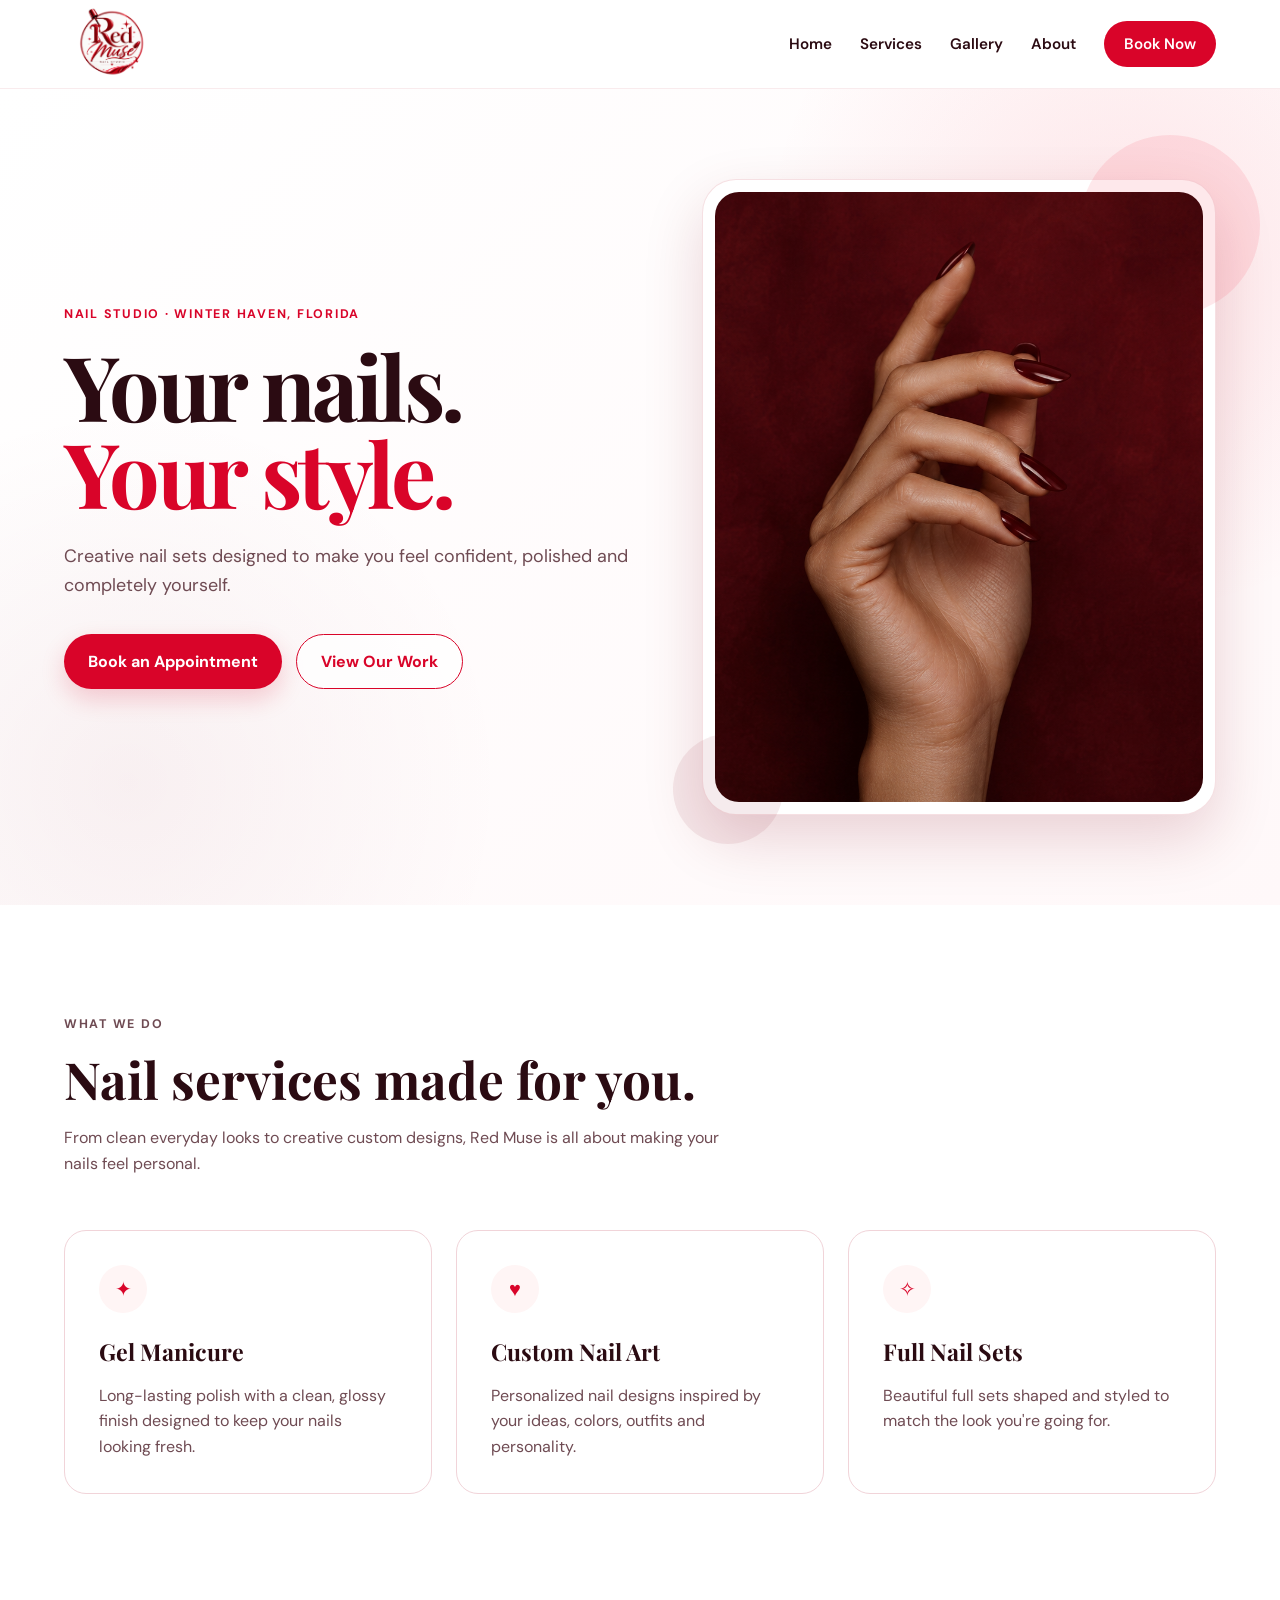
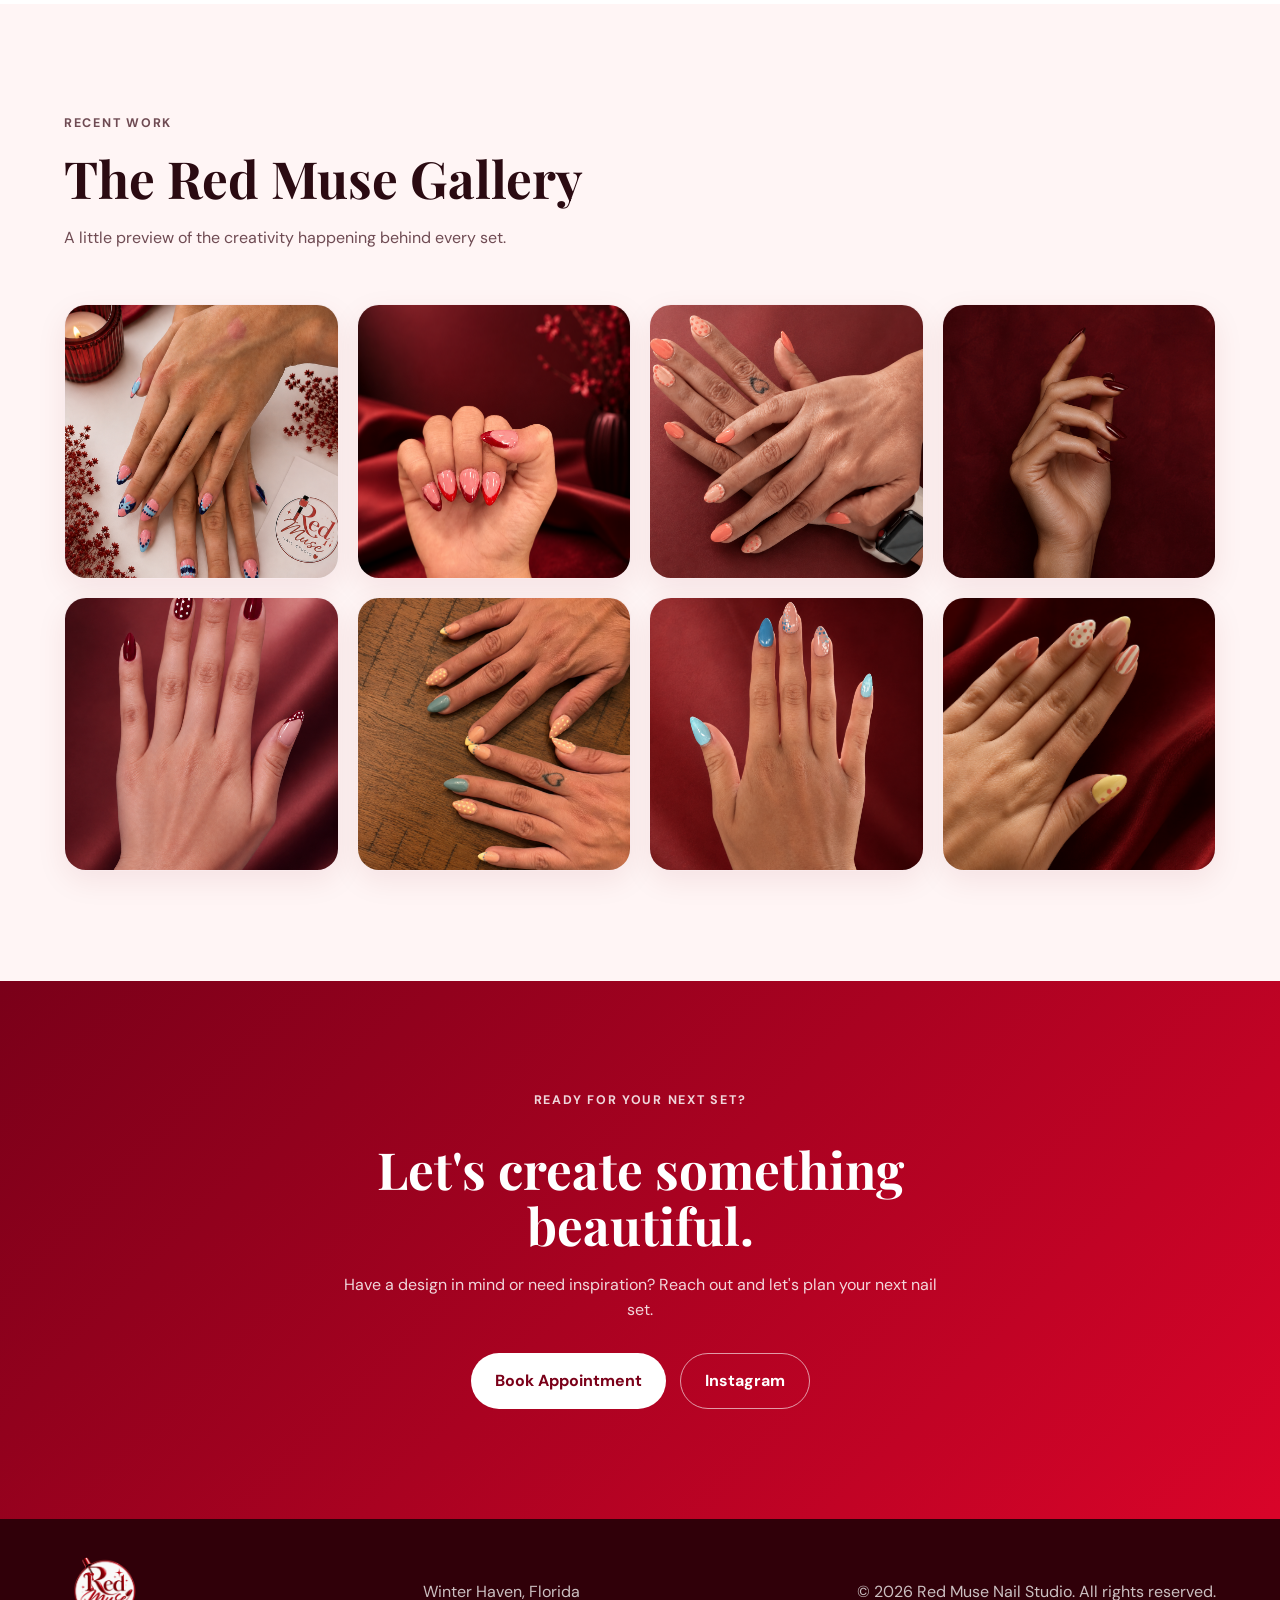
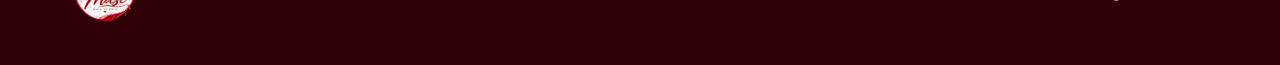
==== index.html @ bf96297d "Initial Red Muse Nail Studio website" ====
<!DOCTYPE html>
<html lang="en">

<head>
  <meta charset="UTF-8">

  <meta
    name="viewport"
    content="width=device-width, initial-scale=1.0"
  >

  <meta
    name="description"
    content="Red Muse Nail Studio offers beautiful, creative nail services in Winter Haven, Florida."
  >

  <title>Red Muse Nail Studio | Winter Haven, FL</title>


  <!-- ========================================
       GOOGLE FONTS
  ========================================= -->

  <link rel="preconnect" href="https://fonts.googleapis.com">

  <link
    rel="preconnect"
    href="https://fonts.gstatic.com"
    crossorigin
  >

  <link
    href="https://fonts.googleapis.com/css2?family=DM+Sans:wght@400;500;600;700&family=Playfair+Display:wght@600;700&display=swap"
    rel="stylesheet"
  >


  <!-- ========================================
       MAIN CSS
  ========================================= -->

  <link
    rel="stylesheet"
    href="style.css"
  >

</head>


<body>


  <!-- ========================================
       HEADER
  ========================================= -->

  <header class="header">

    <div class="container header__container">


      <!-- Logo -->

      <a
        href="#home"
        class="header__brand"
        aria-label="Red Muse Nail Studio Home"
      >

        <img
          src="img/red-muse-logo.png"
          alt="Red Muse Nail Studio"
          class="header__logo"
        >

      </a>


      <!-- Mobile Menu Button -->

      <button
        class="nav-toggle"
        id="nav-toggle"
        aria-label="Open navigation menu"
        aria-expanded="false"
        aria-controls="nav-menu"
      >

        <span></span>
        <span></span>
        <span></span>

      </button>


      <!-- Navigation -->

      <nav
        class="nav"
        id="nav-menu"
      >

        <a href="#home">
          Home
        </a>

        <a href="#services">
          Services
        </a>

        <a href="#gallery">
          Gallery
        </a>

        <a href="about.html">About</a>

        <a
          href="#contact"
          class="nav__button"
        >
          Book Now
        </a>

      </nav>


    </div>

  </header>



  <!-- ========================================
       MAIN
  ========================================= -->

  <main>



    <!-- ========================================
         HERO
    ========================================= -->

    <section
      class="hero"
      id="home"
    >

      <div class="container hero__container">


        <!-- Hero Content -->

        <div class="hero__content">

          <p class="eyebrow">
            Nail Studio · Winter Haven, Florida
          </p>


          <h1>
            Your nails.
            <span>
              Your style.
            </span>
          </h1>


          <p class="hero__description">
            Creative nail sets designed to make you feel confident,
            polished and completely yourself.
          </p>


          <div class="hero__actions">

            <a
              href="#contact"
              class="btn btn--primary"
            >
              Book an Appointment
            </a>


            <a
              href="#gallery"
              class="btn btn--secondary"
            >
              View Our Work
            </a>

          </div>

        </div>



        <!-- Hero Image -->

        <div class="hero__visual">

          <div class="hero__image-card">

            <img
              src="img/unas4.png"
              alt="Featured custom nail design by Red Muse Nail Studio"
              class="hero__image"
            >


            <!-- Decorative Accents -->

            <div
              class="hero__accent hero__accent--one"
              aria-hidden="true"
            ></div>

            <div
              class="hero__accent hero__accent--two"
              aria-hidden="true"
            ></div>

          </div>

        </div>


      </div>

    </section>



    <!-- ========================================
         SERVICES
    ========================================= -->

    <section
      class="section services"
      id="services"
    >

      <div class="container">


        <div class="section-heading">

          <p class="eyebrow">
            What We Do
          </p>


          <h2>
            Nail services made for you.
          </h2>


          <p>
            From clean everyday looks to creative custom designs,
            Red Muse is all about making your nails feel personal.
          </p>

        </div>



        <div class="services__grid">


          <!-- Service 01 -->

          <article class="service-card">

            <div class="service-card__icon">
              ✦
            </div>

            <h3>
              Gel Manicure
            </h3>

            <p>
              Long-lasting polish with a clean, glossy finish
              designed to keep your nails looking fresh.
            </p>

          </article>



          <!-- Service 02 -->

          <article class="service-card">

            <div class="service-card__icon">
              ♥
            </div>

            <h3>
              Custom Nail Art
            </h3>

            <p>
              Personalized nail designs inspired by your ideas,
              colors, outfits and personality.
            </p>

          </article>



          <!-- Service 03 -->

          <article class="service-card">

            <div class="service-card__icon">
              ✧
            </div>

            <h3>
              Full Nail Sets
            </h3>

            <p>
              Beautiful full sets shaped and styled to match
              the look you're going for.
            </p>

          </article>


        </div>

      </div>

    </section>



    <!-- ========================================
         GALLERY
    ========================================= -->

    <section
      class="section gallery"
      id="gallery"
    >

      <div class="container">


        <div class="section-heading">

          <p class="eyebrow">
            Recent Work
          </p>


          <h2>
            The Red Muse Gallery
          </h2>


          <p>
            A little preview of the creativity happening
            behind every set.
          </p>

        </div>



        <div class="gallery__grid">


          <!-- Gallery Image 01 -->

          <div class="gallery-card">

            <img
              src="img/unas1.png"
              alt="Custom nail design by Red Muse Nail Studio"
              loading="lazy"
            >

          </div>



          <!-- Gallery Image 02 -->

          <div class="gallery-card">

            <img
              src="img/unas2.png"
              alt="Custom nail design by Red Muse Nail Studio"
              loading="lazy"
            >

          </div>



          <!-- Gallery Image 03 -->

          <div class="gallery-card">

            <img
              src="img/unas3.png"
              alt="Custom nail design by Red Muse Nail Studio"
              loading="lazy"
            >

          </div>



          <!-- Gallery Image 04 -->

          <div class="gallery-card">

            <img
              src="img/unas4.png"
              alt="Custom nail design by Red Muse Nail Studio"
              loading="lazy"
            >

          </div>



          <!-- Gallery Image 05 -->

          <div class="gallery-card">

            <img
              src="img/unas5.png"
              alt="Custom nail design by Red Muse Nail Studio"
              loading="lazy"
            >

          </div>



          <!-- Gallery Image 06 -->

          <div class="gallery-card">

            <img
              src="img/unas6.png"
              alt="Custom nail design by Red Muse Nail Studio"
              loading="lazy"
            >

          </div>



          <!-- Gallery Image 07 -->

          <div class="gallery-card">

            <img
              src="img/unas7.png"
              alt="Custom nail design by Red Muse Nail Studio"
              loading="lazy"
            >

          </div>



          <!-- Gallery Image 08 -->

          <div class="gallery-card">

            <img
              src="img/unas8.png"
              alt="Custom nail design by Red Muse Nail Studio"
              loading="lazy"
            >

          </div>


        </div>

      </div>

    </section>







    <!-- ========================================
         CONTACT / CTA
    ========================================= -->

    <section
      class="contact"
      id="contact"
    >

      <div class="container contact__container">


        <p class="eyebrow eyebrow--light">
          Ready For Your Next Set?
        </p>


        <h2>
          Let's create something beautiful.
        </h2>


        <p>
          Have a design in mind or need inspiration?
          Reach out and let's plan your next nail set.
        </p>



        <div class="contact__actions">


          <a
            href="#"
            class="btn btn--light"
          >
            Book Appointment
          </a>


          <a
            href="#"
            class="btn btn--outline-light"
          >
            Instagram
          </a>


        </div>


      </div>

    </section>


  </main>



  <!-- ========================================
       FOOTER
  ========================================= -->

  <footer class="footer">

    <div class="container footer__container">


      <!-- Footer Logo -->

      <div class="footer__brand">

        <a
          href="#home"
          aria-label="Back to Red Muse home"
        >

          <img
            src="img/red-muse-logo.png"
            alt="Red Muse Nail Studio"
            class="footer__logo"
          >

        </a>

      </div>



      <!-- Location -->

      <p>
        Winter Haven, Florida
      </p>



      <!-- Copyright -->

      <p>
        ©
        <span id="current-year"></span>
        Red Muse Nail Studio.
        All rights reserved.
      </p>


    </div>

  </footer>



  <!-- ========================================
       JAVASCRIPT
  ========================================= -->

  <script src="script.js"></script>


</body>

</html>
---- style.css ----
/* ========================================
   ROOT
========================================= */

:root {
  --white: #ffffff;
  --soft-white: #fff5f5;

  --red-light: #ef233c;
  --red: #d90429;
  --red-medium: #b3001b;
  --red-dark: #7a0019;

  --text-dark: #2b0b12;
  --text-medium: #6f4b53;

  --border: #f1d4d9;

  --shadow-soft:
    0 10px 30px rgba(122, 0, 25, 0.08);

  --shadow:
    0 20px 50px rgba(122, 0, 25, 0.12);

  --shadow-strong:
    0 24px 60px rgba(122, 0, 25, 0.16);

  --radius-small: 12px;
  --radius-medium: 22px;
  --radius-large: 32px;

  --container: 1180px;
}


/* ========================================
   RESET
========================================= */

* {
  margin: 0;
  padding: 0;
  box-sizing: border-box;
}


html {
  scroll-behavior: smooth;
}


body {
  font-family: "DM Sans", sans-serif;

  background: var(--white);
  color: var(--text-dark);

  line-height: 1.6;

  overflow-x: hidden;
}


img {
  max-width: 100%;
  display: block;
}


a {
  color: inherit;
  text-decoration: none;
}


button,
input,
textarea {
  font: inherit;
}


button {
  color: inherit;
}


.container {
  width: min(90%, var(--container));
  margin-inline: auto;
}


/* ========================================
   HEADER
========================================= */

.header {
  position: sticky;
  top: 0;

  z-index: 1000;

  background:
    rgba(255, 255, 255, 0.96);

  backdrop-filter: blur(14px);

  border-bottom:
    1px solid rgba(179, 0, 27, 0.08);
}


.header__container {
  min-height: 88px;

  display: flex;
  align-items: center;
  justify-content: space-between;

  gap: 30px;
}


.header__brand {
  display: flex;
  align-items: center;

  flex-shrink: 0;
}


.header__logo {
  width: 96px;
  height: 72px;

  object-fit: contain;
}


/* ========================================
   NAVIGATION
========================================= */

.nav {
  display: flex;
  align-items: center;

  gap: 28px;
}


.nav a {
  position: relative;

  font-weight: 600;
  font-size: 0.95rem;

  transition:
    color 0.25s ease,
    background 0.25s ease,
    transform 0.25s ease;
}


.nav a:not(.nav__button)::after {
  content: "";

  position: absolute;

  left: 0;
  bottom: -6px;

  width: 0;
  height: 2px;

  background: var(--red);

  transition: width 0.25s ease;
}


.nav a:not(.nav__button):hover {
  color: var(--red);
}


.nav a:not(.nav__button):hover::after {
  width: 100%;
}


.nav__button {
  background: var(--red);
  color: var(--white) !important;

  padding: 11px 20px;

  border-radius: 999px;
}


.nav__button:hover {
  background: var(--red-dark);

  transform: translateY(-1px);
}


/* ========================================
   MOBILE MENU BUTTON
========================================= */

.nav-toggle {
  display: none;

  width: 42px;
  height: 42px;

  border: 0;

  background: transparent;

  cursor: pointer;

  padding: 8px;
}


.nav-toggle span {
  display: block;

  width: 26px;
  height: 2px;

  background: var(--red-dark);

  margin: 6px auto;

  transition:
    transform 0.3s ease,
    opacity 0.3s ease;
}


/* ========================================
   HERO
========================================= */

.hero {
  position: relative;

  min-height: calc(100vh - 88px);

  display: flex;
  align-items: center;

  overflow: hidden;

  background:
    radial-gradient(
      circle at 88% 20%,
      rgba(239, 35, 60, 0.10),
      transparent 28%
    ),
    radial-gradient(
      circle at 10% 85%,
      rgba(122, 0, 25, 0.05),
      transparent 28%
    ),
    linear-gradient(
      135deg,
      #ffffff 0%,
      #fff8f9 100%
    );
}


.hero__container {
  display: grid;

  grid-template-columns:
    1.05fr 0.95fr;

  align-items: center;

  gap: 70px;

  padding-block: 90px;
}


.hero__content {
  position: relative;

  z-index: 2;
}


.eyebrow {
  color: var(--red);

  text-transform: uppercase;

  font-weight: 700;

  letter-spacing: 0.14em;

  font-size: 0.78rem;

  margin-bottom: 16px;
}


.hero h1 {
  font-family:
    "Playfair Display",
    serif;

  font-size:
    clamp(3.2rem, 7vw, 6.2rem);

  line-height: 0.98;

  letter-spacing: -0.04em;

  margin-bottom: 26px;
}


.hero h1 span {
  display: block;

  color: var(--red);
}


.hero__description {
  max-width: 580px;

  color: var(--text-medium);

  font-size: 1.12rem;

  margin-bottom: 34px;
}


.hero__actions {
  display: flex;
  flex-wrap: wrap;

  gap: 14px;
}


/* ========================================
   BUTTONS
========================================= */

.btn {
  display: inline-flex;

  align-items: center;
  justify-content: center;

  min-height: 50px;

  padding: 14px 24px;

  border-radius: 999px;

  font-weight: 700;

  transition:
    transform 0.25s ease,
    background 0.25s ease,
    color 0.25s ease,
    border-color 0.25s ease,
    box-shadow 0.25s ease;
}


.btn:hover {
  transform: translateY(-2px);
}


.btn--primary {
  background: var(--red);

  color: var(--white);

  box-shadow:
    0 10px 25px rgba(217, 4, 41, 0.18);
}


.btn--primary:hover {
  background: var(--red-dark);

  box-shadow:
    0 14px 30px rgba(122, 0, 25, 0.22);
}


.btn--secondary {
  border:
    1px solid var(--red);

  color: var(--red);

  background:
    rgba(255, 255, 255, 0.75);
}


.btn--secondary:hover {
  background: var(--soft-white);
}


/* ========================================
   HERO IMAGE
========================================= */

.hero__visual {
  position: relative;

  display: flex;
  justify-content: center;
  align-items: center;

  min-width: 0;
}


.hero__image-card {
  position: relative;

  width: min(100%, 520px);

  padding: 12px;

  background: var(--white);

  border:
    1px solid rgba(179, 0, 27, 0.12);

  border-radius: 34px;

  box-shadow: var(--shadow-strong);

  isolation: isolate;
}


.hero__image {
  width: 100%;

  aspect-ratio: 4 / 5;

  object-fit: cover;

  object-position: center;

  display: block;

  border-radius: 24px;
}


/* Decorative circles */

.hero__accent {
  position: absolute;

  border-radius: 50%;

  z-index: -1;
}


.hero__accent--one {
  width: 180px;
  height: 180px;

  background:
    rgba(239, 35, 60, 0.10);

  top: -45px;
  right: -45px;
}


.hero__accent--two {
  width: 110px;
  height: 110px;

  background:
    rgba(122, 0, 25, 0.08);

  bottom: -30px;
  left: -30px;
}


/* ========================================
   GLOBAL SECTION
========================================= */

.section {
  padding-block: 110px;
}


.section-heading {
  max-width: 660px;

  margin-bottom: 54px;
}


.section-heading h2,
.about h2,
.contact h2 {
  font-family:
    "Playfair Display",
    serif;

  font-size:
    clamp(2.2rem, 4vw, 3.5rem);

  line-height: 1.1;

  margin-bottom: 18px;
}


.section-heading p {
  color: var(--text-medium);
}


/* ========================================
   SERVICES
========================================= */

.services {
  background: var(--white);
}


.services__grid {
  display: grid;

  grid-template-columns:
    repeat(3, 1fr);

  gap: 24px;
}


.service-card {
  padding: 34px;

  border:
    1px solid var(--border);

  border-radius:
    var(--radius-medium);

  background:
    var(--white);

  transition:
    transform 0.25s ease,
    box-shadow 0.25s ease,
    border-color 0.25s ease;
}


.service-card:hover {
  transform:
    translateY(-7px);

  box-shadow:
    var(--shadow);

  border-color:
    rgba(217, 4, 41, 0.18);
}


.service-card__icon {
  width: 48px;
  height: 48px;

  display: grid;
  place-items: center;

  background:
    var(--soft-white);

  color:
    var(--red);

  border-radius:
    50%;

  font-size:
    1.25rem;

  margin-bottom:
    20px;
}


.service-card h3 {
  font-family:
    "Playfair Display",
    serif;

  font-size:
    1.45rem;

  margin-bottom:
    12px;
}


.service-card p {
  color:
    var(--text-medium);
}


/* ========================================
   GALLERY
========================================= */

.gallery {
  background:
    var(--soft-white);
}


.gallery__grid {
  display: grid;

  grid-template-columns:
    repeat(4, 1fr);

  gap: 18px;
}


.gallery-card {
  position: relative;

  aspect-ratio: 1 / 1;

  overflow: hidden;

  border-radius:
    var(--radius-medium);

  background:
    var(--white);

  border:
    1px solid rgba(179, 0, 27, 0.08);

  box-shadow:
    var(--shadow-soft);

  transition:
    transform 0.3s ease,
    box-shadow 0.3s ease;
}


.gallery-card img {
  width: 100%;
  height: 100%;

  display: block;

  object-fit: cover;

  object-position: center;

  transition:
    transform 0.4s ease;
}


.gallery-card:hover {
  transform:
    translateY(-5px);

  box-shadow:
    0 16px 35px rgba(122, 0, 25, 0.15);
}


.gallery-card:hover img {
  transform:
    scale(1.05);
}


/* ========================================
   ABOUT
========================================= */

.about {
  background: var(--white);
}


.about__container {
  display: grid;

  grid-template-columns:
    0.9fr 1.1fr;

  align-items: center;

  gap: 70px;
}


.about__photo {
  min-width: 0;
}


.about__photo-placeholder {
  aspect-ratio:
    4 / 5;

  background:
    linear-gradient(
      145deg,
      #f8d8dd,
      #ffffff
    );

  border-radius:
    var(--radius-large);

  display: flex;

  align-items: center;
  justify-content: center;

  color:
    var(--red-dark);

  font-weight:
    700;

  box-shadow:
    var(--shadow);

  border:
    1px solid rgba(179, 0, 27, 0.10);
}


.about__content p {
  color:
    var(--text-medium);

  margin-bottom:
    16px;
}


.about__location {
  color:
    var(--red-dark) !important;

  font-weight:
    700;
}

/* ========================================
   ABOUT ARTIST IMAGE
========================================= */

.about__photo {
  position: relative;

  display: flex;
  justify-content: center;
  align-items: center;

  min-width: 0;
}


.about__image-card {
  position: relative;

  width: min(100%, 460px);

  padding: 10px;

  background: var(--white);

  border:
    1px solid rgba(179, 0, 27, 0.12);

  border-radius:
    42% 42% 28px 28px;

  box-shadow:
    0 24px 55px rgba(122, 0, 25, 0.14);

  isolation: isolate;
}


.about__image {
  width: 100%;

  aspect-ratio: 4 / 5;

  display: block;

  object-fit: cover;
  object-position: center;

  border-radius:
    40% 40% 20px 20px;
}


/* Decorative Red Muse accents */

.about__image-accent {
  position: absolute;

  border-radius: 50%;

  z-index: -1;
}


.about__image-accent--one {
  width: 150px;
  height: 150px;

  background:
    rgba(239, 35, 60, 0.10);

  top: -30px;
  left: -35px;
}


.about__image-accent--two {
  width: 95px;
  height: 95px;

  background:
    rgba(122, 0, 25, 0.09);

  bottom: -24px;
  right: -22px;
}

@media (max-width: 560px) {

  .about__image-card {
    width: 100%;

    padding: 8px;

    border-radius:
      38% 38% 22px 22px;
  }


  .about__image {
    aspect-ratio: 4 / 5;

    border-radius:
      36% 36% 16px 16px;
  }


  .about__image-accent--one {
    width: 105px;
    height: 105px;

    top: -18px;
    left: -15px;
  }


  .about__image-accent--two {
    width: 70px;
    height: 70px;

    bottom: -15px;
    right: -10px;
  }

}

/* ========================================
   CONTACT
========================================= */

.contact {
  padding-block:
    110px;

  background:
    linear-gradient(
      135deg,
      var(--red-dark),
      var(--red)
    );

  color:
    var(--white);

  text-align:
    center;
}


.contact__container {
  max-width:
    760px;
}


.eyebrow--light {
  color:
    #ffcbd3;
}


.contact p {
  max-width:
    600px;

  margin:
    0 auto 30px;

  color:
    rgba(255, 255, 255, 0.84);
}


.contact__actions {
  display:
    flex;

  justify-content:
    center;

  flex-wrap:
    wrap;

  gap:
    14px;
}


.btn--light {
  background:
    var(--white);

  color:
    var(--red-dark);
}


.btn--light:hover {
  background:
    var(--soft-white);
}


.btn--outline-light {
  border:
    1px solid rgba(255, 255, 255, 0.6);

  color:
    var(--white);
}


.btn--outline-light:hover {
  background:
    rgba(255, 255, 255, 0.10);

  border-color:
    var(--white);
}


/* ========================================
   FOOTER
========================================= */

.footer {
  padding-block:
    38px;

  background:
    #300009;

  color:
    rgba(255, 255, 255, 0.75);
}


.footer__container {
  display:
    flex;

  align-items:
    center;

  justify-content:
    space-between;

  gap:
    30px;
}


.footer__brand {
  flex-shrink: 0;
}


.footer__logo {
  width:
    82px;

  height:
    70px;

  object-fit:
    contain;
}


/* ========================================
   TABLET
========================================= */

@media (max-width: 1000px) {

  .hero__container {
    gap: 45px;
  }


  .gallery__grid {
    grid-template-columns:
      repeat(2, 1fr);
  }

}


/* ========================================
   MOBILE / TABLET NAV
========================================= */

@media (max-width: 900px) {

  .header__container {
    min-height: 76px;
  }


  .header__logo {
    width: 82px;
    height: 62px;
  }


  .nav-toggle {
    display: block;

    position: relative;

    z-index: 1002;
  }


  .nav {
    position: absolute;

    top: 76px;
    left: 0;

    width: 100%;

    padding:
      28px 5% 32px;

    background:
      rgba(255, 255, 255, 0.99);

    flex-direction:
      column;

    align-items:
      stretch;

    gap: 0;

    border-bottom:
      1px solid var(--border);

    box-shadow:
      0 16px 30px rgba(122, 0, 25, 0.08);

    transform:
      translateY(-120%);

    opacity: 0;

    visibility: hidden;

    pointer-events: none;

    transition:
      transform 0.3s ease,
      opacity 0.3s ease,
      visibility 0.3s ease;
  }


  .nav.active {
    transform:
      translateY(0);

    opacity: 1;

    visibility: visible;

    pointer-events: auto;
  }


  .nav a {
    width: 100%;

    padding:
      14px 4px;

    border-bottom:
      1px solid rgba(179, 0, 27, 0.07);
  }


  .nav a:not(.nav__button)::after {
    display: none;
  }


  .nav__button {
    margin-top: 16px;

    text-align: center;

    border-bottom: 0 !important;
  }


  .hero {
    min-height: auto;
  }


  .hero__container {
    grid-template-columns:
      1fr;

    gap: 50px;

    padding-block:
      70px;
  }


  .hero__content {
    max-width:
      700px;
  }


  .hero__visual {
    width: 100%;

    max-width:
      580px;

    margin-inline:
      auto;
  }


  .about__container {
    grid-template-columns:
      1fr;

    gap: 50px;
  }


  .about__photo {
    max-width:
      520px;

    margin-inline:
      auto;
  }


  .services__grid {
    grid-template-columns:
      1fr;
  }


  .footer__container {
    flex-direction:
      column;

    text-align:
      center;
  }

}


/* ========================================
   SMALL MOBILE
========================================= */

@media (max-width: 560px) {

  .container {
    width:
      min(92%, var(--container));
  }


  .header__container {
    min-height:
      72px;
  }


  .header__logo {
    width:
      76px;

    height:
      56px;
  }


  .nav {
    top:
      72px;
  }


  .section {
    padding-block:
      78px;
  }


  .hero__container {
    padding-block:
      54px 72px;

    gap:
      42px;
  }


  .eyebrow {
    font-size:
      0.72rem;

    letter-spacing:
      0.12em;
  }


  .hero h1 {
    font-size:
      clamp(3rem, 15vw, 4.4rem);

    line-height:
      0.98;
  }


  .hero__description {
    font-size:
      1rem;

    margin-bottom:
      28px;
  }


  .hero__actions,
  .contact__actions {
    flex-direction:
      column;
  }


  .btn {
    width:
      100%;
  }


  /* Hero image */

  .hero__image-card {
    width:
      100%;

    padding:
      8px;

    border-radius:
      24px;

    box-shadow:
      0 18px 40px rgba(122, 0, 25, 0.13);
  }


  .hero__image {
    aspect-ratio:
      4 / 5;

    border-radius:
      18px;
  }


  .hero__accent--one {
    width:
      120px;

    height:
      120px;

    top:
      -20px;

    right:
      -15px;
  }


  .hero__accent--two {
    width:
      80px;

    height:
      80px;

    bottom:
      -18px;

    left:
      -10px;
  }


  /* Section headings */

  .section-heading {
    margin-bottom:
      38px;
  }


  .section-heading h2,
  .about h2,
  .contact h2 {
    font-size:
      clamp(2rem, 10vw, 2.8rem);
  }


  /* Cards */

  .service-card {
    padding:
      28px 24px;
  }


  /* Gallery */

  .gallery__grid {
    grid-template-columns:
      1fr;

    gap:
      16px;
  }


  .gallery-card {
    aspect-ratio:
      1 / 1;
  }


  /* About */

  .about__container {
    gap:
      38px;
  }


  /* Contact */

  .contact {
    padding-block:
      80px;
  }


  .contact p {
    margin-bottom:
      26px;
  }


  /* Footer */

  .footer {
    padding-block:
      32px;
  }


  .footer__container {
    gap:
      18px;
  }


  .footer__logo {
    width:
      74px;

    height:
      62px;
  }

}


/* ========================================
   EXTRA SMALL DEVICES
========================================= */

@media (max-width: 380px) {

  .hero h1 {
    font-size:
      2.8rem;
  }


  .hero__container {
    padding-top:
      46px;
  }


  .service-card {
    padding:
      24px 20px;
  }

}

/* ========================================
   ABOUT PAGE
========================================= */

.about-page-hero {
  position: relative;

  padding-block: 100px;

  background:
    radial-gradient(
      circle at 15% 20%,
      rgba(239, 35, 60, 0.08),
      transparent 30%
    ),
    linear-gradient(
      135deg,
      #ffffff,
      #fff7f8
    );

  overflow: hidden;
}


.about-page-hero__container {
  display: grid;

  grid-template-columns:
    0.9fr 1.1fr;

  align-items: center;

  gap: 80px;
}


.about-page-hero__visual {
  display: flex;

  align-items: center;
  justify-content: center;
}


.about-page-hero__content h1 {
  font-family:
    "Playfair Display",
    serif;

  font-size:
    clamp(3rem, 6vw, 5.4rem);

  line-height:
    1;

  letter-spacing:
    -0.04em;

  margin-bottom:
    26px;
}


.about-page-hero__content h1 span {
  display: block;

  color:
    var(--red);
}


.about-page-hero__content p {
  max-width:
    600px;

  color:
    var(--text-medium);

  font-size:
    1.08rem;

  margin-bottom:
    18px;
}


/* ========================================
   ABOUT IMAGE
========================================= */

.about__image-card {
  position: relative;

  width:
    min(100%, 460px);

  padding:
    10px;

  background:
    var(--white);

  border:
    1px solid rgba(179, 0, 27, 0.12);

  border-radius:
    42% 42% 28px 28px;

  box-shadow:
    0 24px 55px rgba(122, 0, 25, 0.14);

  isolation:
    isolate;
}


.about__image {
  width:
    100%;

  aspect-ratio:
    4 / 5;

  display:
    block;

  object-fit:
    cover;

  object-position:
    center;

  border-radius:
    40% 40% 20px 20px;
}


.about__image-accent {
  position:
    absolute;

  border-radius:
    50%;

  z-index:
    -1;
}


.about__image-accent--one {
  width:
    150px;

  height:
    150px;

  background:
    rgba(239, 35, 60, 0.10);

  top:
    -30px;

  left:
    -35px;
}


.about__image-accent--two {
  width:
    95px;

  height:
    95px;

  background:
    rgba(122, 0, 25, 0.09);

  bottom:
    -24px;

  right:
    -22px;
}


/* ========================================
   ABOUT STORY
========================================= */

.about-story {
  background:
    var(--white);
}


.about-story__container {
  display:
    grid;

  grid-template-columns:
    0.9fr 1.1fr;

  gap:
    70px;

  align-items:
    start;
}


.about-story__content {
  max-width:
    650px;
}


.about-story__content p {
  color:
    var(--text-medium);

  font-size:
    1.05rem;

  margin-bottom:
    20px;
}


/* ========================================
   VALUES
========================================= */

.about-values {
  background:
    var(--soft-white);
}


.about-values__grid {
  display:
    grid;

  grid-template-columns:
    repeat(3, 1fr);

  gap:
    24px;
}


.about-value-card {
  padding:
    34px;

  background:
    var(--white);

  border:
    1px solid var(--border);

  border-radius:
    var(--radius-medium);

  box-shadow:
    var(--shadow-soft);

  transition:
    transform 0.25s ease,
    box-shadow 0.25s ease;
}


.about-value-card:hover {
  transform:
    translateY(-6px);

  box-shadow:
    var(--shadow);
}


.about-value-card h3 {
  font-family:
    "Playfair Display",
    serif;

  font-size:
    1.45rem;

  margin-bottom:
    12px;
}


.about-value-card p {
  color:
    var(--text-medium);
}


/* ========================================
   ABOUT PAGE TABLET
========================================= */

@media (max-width: 900px) {

  .about-page-hero__container {
    grid-template-columns:
      1fr;

    gap:
      55px;
  }


  .about-page-hero__visual {
    max-width:
      520px;

    margin-inline:
      auto;
  }


  .about-page-hero__content {
    max-width:
      700px;
  }


  .about-story__container {
    grid-template-columns:
      1fr;

    gap:
      25px;
  }


  .about-values__grid {
    grid-template-columns:
      1fr;
  }

}


/* ========================================
   ABOUT PAGE MOBILE
========================================= */

@media (max-width: 560px) {

  .about-page-hero {
    padding-block:
      65px 80px;
  }


  .about-page-hero__container {
    gap:
      42px;
  }


  .about-page-hero__content h1 {
    font-size:
      clamp(2.8rem, 13vw, 4rem);
  }


  .about-page-hero__content p {
    font-size:
      1rem;
  }


  .about__image-card {
    width:
      100%;

    padding:
      8px;

    border-radius:
      38% 38% 22px 22px;
  }


  .about__image {
    border-radius:
      36% 36% 16px 16px;
  }


  .about__image-accent--one {
    width:
      105px;

    height:
      105px;

    top:
      -18px;

    left:
      -15px;
  }


  .about__image-accent--two {
    width:
      70px;

    height:
      70px;

    bottom:
      -15px;

    right:
      -10px;
  }


  .about-value-card {
    padding:
      28px 24px;
  }

}
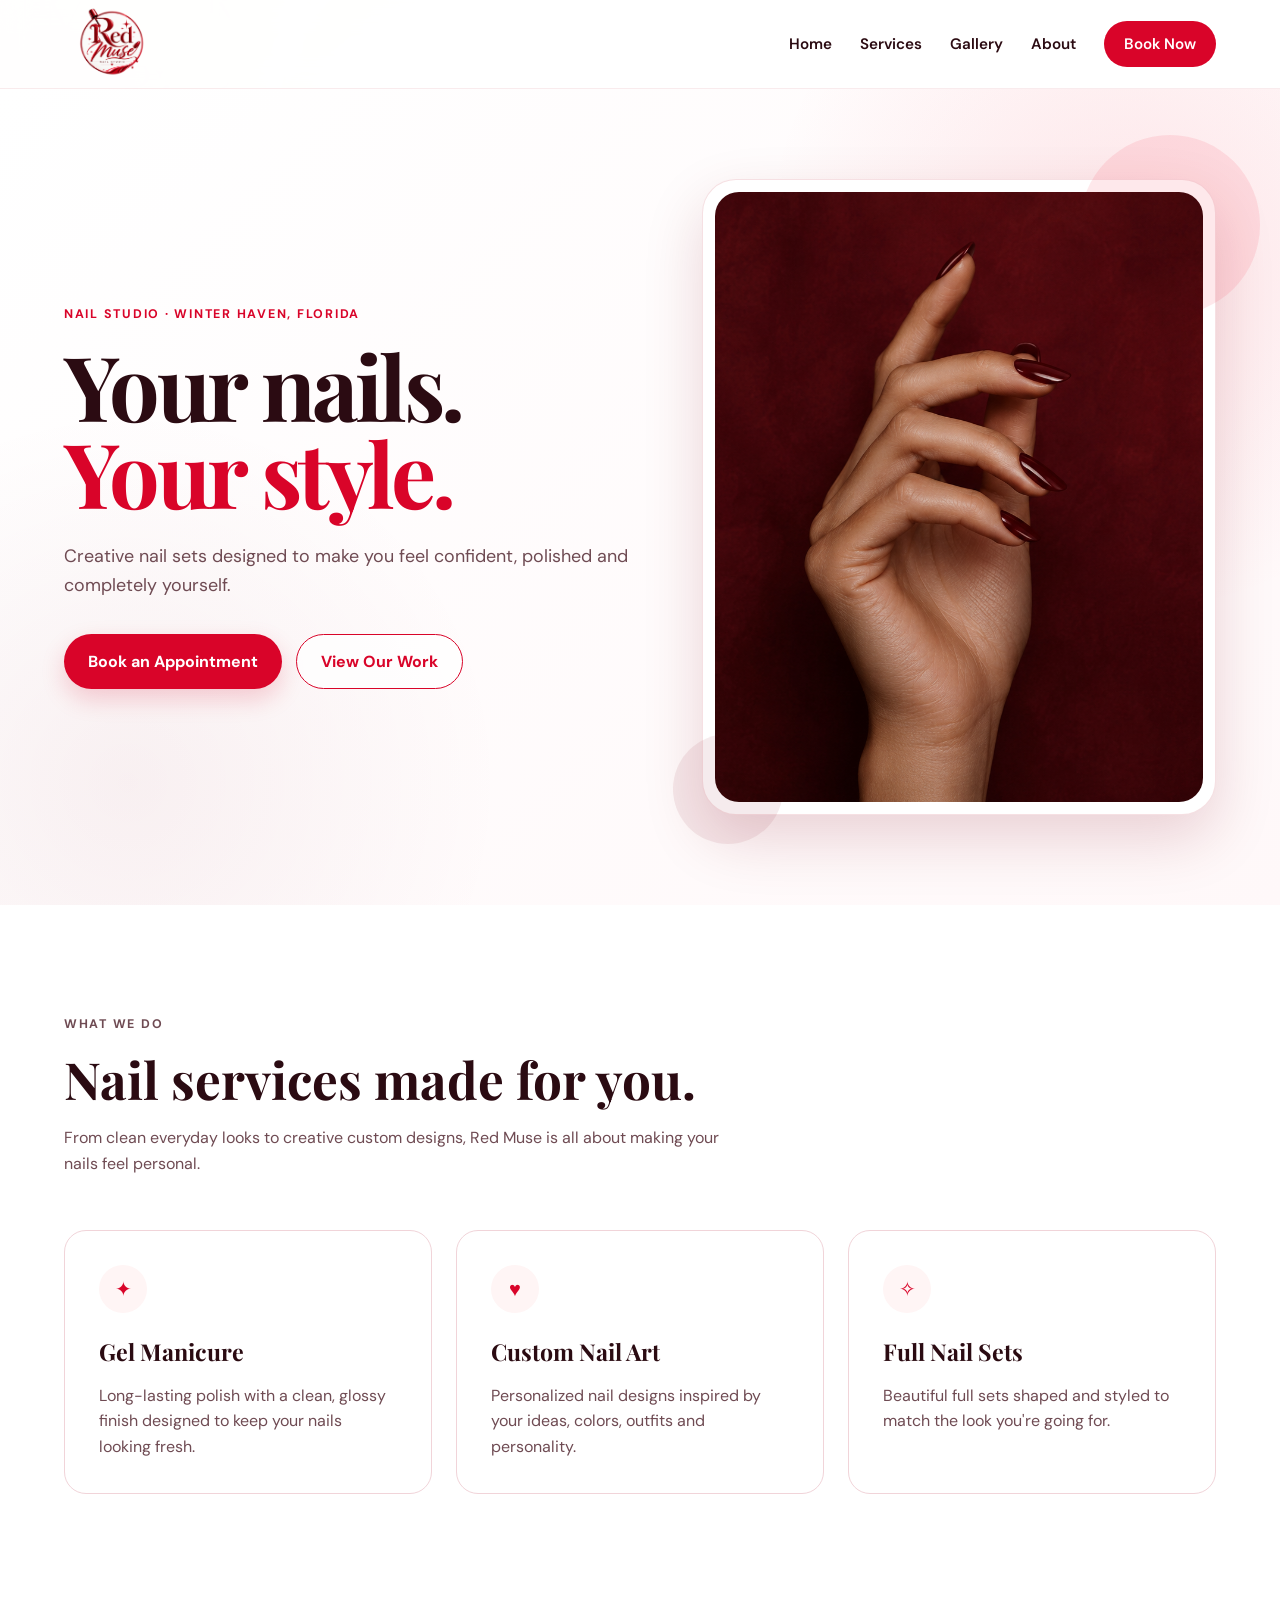
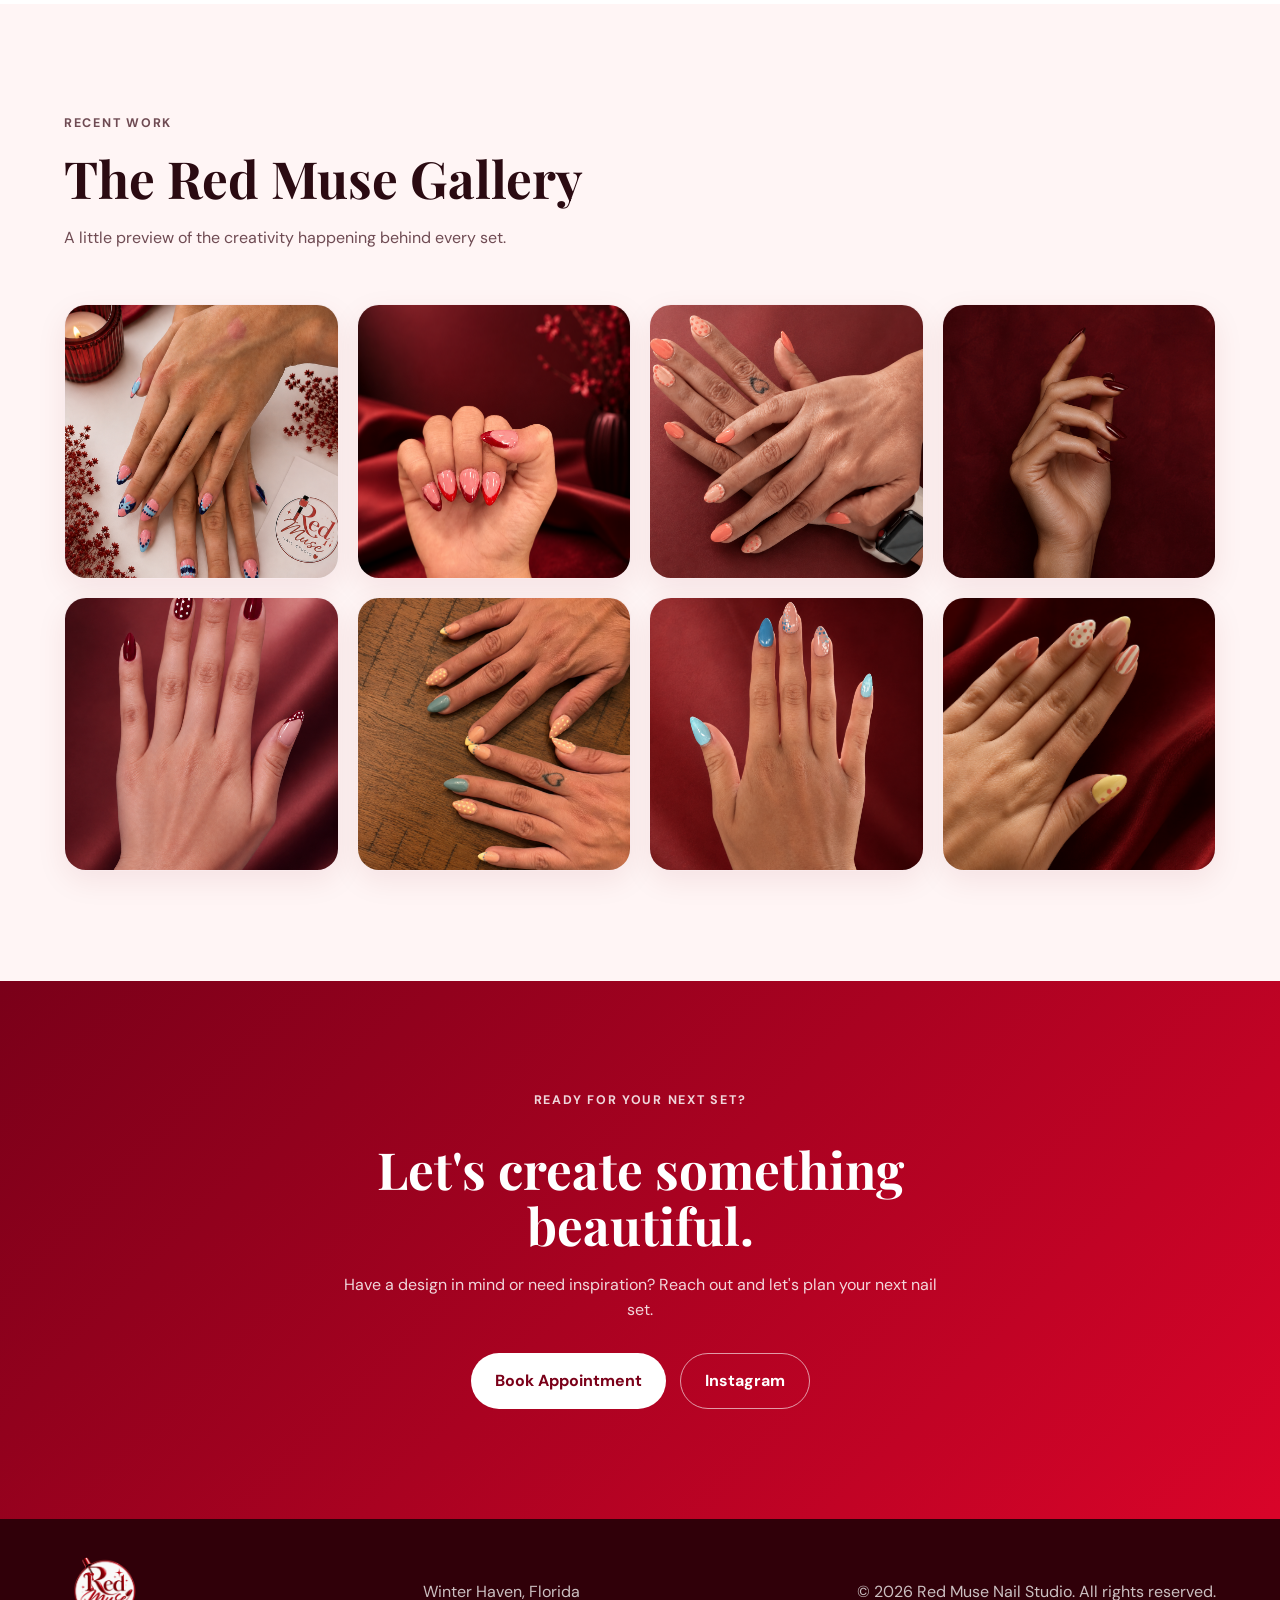
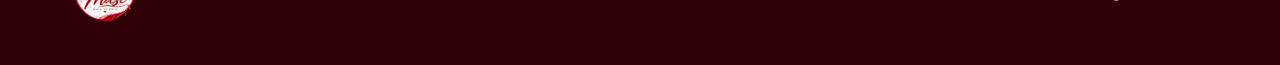
==== commit ba558c20: "added lightbox for gallery" ====
--- a/index.html
+++ b/index.html
@@ -491,7 +491,58 @@
 
     </section>
 
-
+<!-- ========================================
+     LIGHTBOX
+========================================= -->
+
+<div
+  class="lightbox"
+  id="lightbox"
+  aria-hidden="true"
+>
+
+  <button
+    class="lightbox__close"
+    id="lightbox-close"
+    type="button"
+    aria-label="Close gallery"
+  >
+    ×
+  </button>
+
+
+  <button
+    class="lightbox__arrow lightbox__arrow--left"
+    id="lightbox-prev"
+    type="button"
+    aria-label="Previous image"
+  >
+    ‹
+  </button>
+
+
+  <div class="lightbox__image-wrapper">
+
+    <img
+      src=""
+      alt="Red Muse nail design"
+      class="lightbox__image"
+      id="lightbox-image"
+    >
+
+  </div>
+
+
+  <button
+    class="lightbox__arrow lightbox__arrow--right"
+    id="lightbox-next"
+    type="button"
+    aria-label="Next image"
+  >
+    ›
+  </button>
+
+</div>
 
 
 
--- a/style.css
+++ b/style.css
@@ -52,12 +52,23 @@
 body {
   font-family: "DM Sans", sans-serif;
 
-  background: var(--white);
   color: var(--text-dark);
 
   line-height: 1.6;
 
   overflow-x: hidden;
+
+  background:
+    linear-gradient(
+      rgba(255, 250, 248, 0.30),
+      rgba(255, 250, 248, 0.30)
+    ),
+    url("img/background.png");
+
+  background-size: cover;
+  background-position: center;
+  background-repeat: no-repeat;
+  background-attachment: fixed;
 }
 
 
@@ -191,11 +202,11 @@
 
 
 .nav__button {
+  padding: 11px 20px;
+
   background: var(--red);
   color: var(--white) !important;
 
-  padding: 11px 20px;
-
   border-radius: 999px;
 }
 
@@ -217,13 +228,13 @@
   width: 42px;
   height: 42px;
 
+  padding: 8px;
+
   border: 0;
 
   background: transparent;
 
   cursor: pointer;
-
-  padding: 8px;
 }
 
 
@@ -233,9 +244,9 @@
   width: 26px;
   height: 2px;
 
+  margin: 6px auto;
+
   background: var(--red-dark);
-
-  margin: 6px auto;
 
   transition:
     transform 0.3s ease,
@@ -298,6 +309,8 @@
 
 
 .eyebrow {
+  margin-bottom: 16px;
+
   color: var(--red);
 
   text-transform: uppercase;
@@ -307,12 +320,12 @@
   letter-spacing: 0.14em;
 
   font-size: 0.78rem;
-
-  margin-bottom: 16px;
 }
 
 
 .hero h1 {
+  margin-bottom: 26px;
+
   font-family:
     "Playfair Display",
     serif;
@@ -323,8 +336,6 @@
   line-height: 0.98;
 
   letter-spacing: -0.04em;
-
-  margin-bottom: 26px;
 }
 
 
@@ -338,11 +349,11 @@
 .hero__description {
   max-width: 580px;
 
+  margin-bottom: 34px;
+
   color: var(--text-medium);
 
   font-size: 1.12rem;
-
-  margin-bottom: 34px;
 }
 
 
@@ -408,10 +419,10 @@
   border:
     1px solid var(--red);
 
+  background:
+    rgba(255, 255, 255, 0.75);
+
   color: var(--red);
-
-  background:
-    rgba(255, 255, 255, 0.75);
 }
 
 
@@ -461,16 +472,11 @@
   aspect-ratio: 4 / 5;
 
   object-fit: cover;
-
   object-position: center;
 
-  display: block;
-
   border-radius: 24px;
 }
 
-
-/* Decorative circles */
 
 .hero__accent {
   position: absolute;
@@ -485,11 +491,11 @@
   width: 180px;
   height: 180px;
 
-  background:
-    rgba(239, 35, 60, 0.10);
-
   top: -45px;
   right: -45px;
+
+  background:
+    rgba(239, 35, 60, 0.10);
 }
 
 
@@ -497,11 +503,11 @@
   width: 110px;
   height: 110px;
 
-  background:
-    rgba(122, 0, 25, 0.08);
-
   bottom: -30px;
   left: -30px;
+
+  background:
+    rgba(122, 0, 25, 0.08);
 }
 
 
@@ -524,6 +530,8 @@
 .section-heading h2,
 .about h2,
 .contact h2 {
+  margin-bottom: 18px;
+
   font-family:
     "Playfair Display",
     serif;
@@ -532,8 +540,6 @@
     clamp(2.2rem, 4vw, 3.5rem);
 
   line-height: 1.1;
-
-  margin-bottom: 18px;
 }
 
 
@@ -564,14 +570,13 @@
 .service-card {
   padding: 34px;
 
+  background: var(--white);
+
   border:
     1px solid var(--border);
 
   border-radius:
     var(--radius-medium);
-
-  background:
-    var(--white);
 
   transition:
     transform 0.25s ease,
@@ -599,33 +604,30 @@
   display: grid;
   place-items: center;
 
+  margin-bottom: 20px;
+
   background:
     var(--soft-white);
 
   color:
     var(--red);
 
-  border-radius:
-    50%;
+  border-radius: 50%;
 
   font-size:
     1.25rem;
-
-  margin-bottom:
-    20px;
 }
 
 
 .service-card h3 {
+  margin-bottom: 12px;
+
   font-family:
     "Playfair Display",
     serif;
 
   font-size:
     1.45rem;
-
-  margin-bottom:
-    12px;
 }
 
 
@@ -658,21 +660,29 @@
 .gallery-card {
   position: relative;
 
+  width: 100%;
+
   aspect-ratio: 1 / 1;
 
+  padding: 0;
+
   overflow: hidden;
+
+  background:
+    var(--white);
+
+  border:
+    1px solid rgba(179, 0, 27, 0.08);
 
   border-radius:
     var(--radius-medium);
 
-  background:
-    var(--white);
-
-  border:
-    1px solid rgba(179, 0, 27, 0.08);
-
   box-shadow:
     var(--shadow-soft);
+
+  cursor: pointer;
+
+  appearance: none;
 
   transition:
     transform 0.3s ease,
@@ -687,26 +697,298 @@
   display: block;
 
   object-fit: cover;
-
   object-position: center;
 
   transition:
-    transform 0.4s ease;
+    transform 0.4s ease,
+    filter 0.4s ease;
+}
+
+
+/* Overlay */
+
+.gallery-card::after {
+  content: "View";
+
+  position: absolute;
+
+  inset: 0;
+
+  display: flex;
+  align-items: center;
+  justify-content: center;
+
+  background:
+    linear-gradient(
+      rgba(122, 0, 25, 0.12),
+      rgba(122, 0, 25, 0.58)
+    );
+
+  color:
+    var(--white);
+
+  font-weight: 700;
+
+  font-size: 0.85rem;
+
+  letter-spacing: 0.12em;
+
+  text-transform: uppercase;
+
+  opacity: 0;
+
+  transition:
+    opacity 0.3s ease;
 }
 
 
 .gallery-card:hover {
   transform:
-    translateY(-5px);
+    translateY(-6px);
 
   box-shadow:
-    0 16px 35px rgba(122, 0, 25, 0.15);
+    0 18px 40px rgba(122, 0, 25, 0.17);
 }
 
 
 .gallery-card:hover img {
   transform:
-    scale(1.05);
+    scale(1.06);
+}
+
+
+.gallery-card:hover::after {
+  opacity: 1;
+}
+
+
+.gallery-card:focus-visible {
+  outline:
+    3px solid var(--red-light);
+
+  outline-offset:
+    4px;
+}
+
+
+/* ========================================
+   LIGHTBOX
+========================================= */
+
+.lightbox {
+  position: fixed;
+
+  inset: 0;
+
+  z-index: 5000;
+
+  display: flex;
+
+  align-items: center;
+  justify-content: center;
+
+  padding:
+    40px 90px;
+
+  background:
+    rgba(28, 0, 7, 0.94);
+
+  backdrop-filter:
+    blur(14px);
+
+  opacity: 0;
+
+  visibility: hidden;
+
+  pointer-events: none;
+
+  transition:
+    opacity 0.3s ease,
+    visibility 0.3s ease;
+}
+
+
+.lightbox.active {
+  opacity: 1;
+
+  visibility: visible;
+
+  pointer-events: auto;
+}
+
+
+body.lightbox-open {
+  overflow: hidden;
+}
+
+
+/* Lightbox image wrapper */
+
+.lightbox__image-wrapper {
+  width:
+    min(900px, 82vw);
+
+  max-height:
+    88vh;
+
+  display: flex;
+
+  align-items: center;
+  justify-content: center;
+}
+
+
+.lightbox__image {
+  max-width: 100%;
+
+  max-height:
+    88vh;
+
+  width: auto;
+  height: auto;
+
+  object-fit: contain;
+
+  border-radius: 22px;
+
+  border:
+    1px solid rgba(255, 255, 255, 0.10);
+
+  box-shadow:
+    0 30px 80px rgba(0, 0, 0, 0.48);
+
+  animation:
+    lightboxImageIn 0.28s ease;
+}
+
+
+@keyframes lightboxImageIn {
+
+  from {
+    opacity: 0;
+    transform: scale(0.97);
+  }
+
+  to {
+    opacity: 1;
+    transform: scale(1);
+  }
+
+}
+
+
+/* ========================================
+   LIGHTBOX CLOSE
+========================================= */
+
+.lightbox__close {
+  position: absolute;
+
+  top: 24px;
+  right: 28px;
+
+  width: 50px;
+  height: 50px;
+
+  display: grid;
+  place-items: center;
+
+  padding: 0;
+
+  border:
+    1px solid rgba(255, 255, 255, 0.14);
+
+  border-radius: 50%;
+
+  background:
+    rgba(255, 255, 255, 0.10);
+
+  color:
+    var(--white);
+
+  font-size: 2rem;
+
+  line-height: 1;
+
+  cursor: pointer;
+
+  backdrop-filter:
+    blur(10px);
+
+  transition:
+    background 0.25s ease,
+    transform 0.25s ease;
+}
+
+
+.lightbox__close:hover {
+  background:
+    var(--red);
+
+  transform:
+    rotate(90deg);
+}
+
+
+/* ========================================
+   LIGHTBOX ARROWS
+========================================= */
+
+.lightbox__arrow {
+  position: absolute;
+
+  top: 50%;
+
+  width: 54px;
+  height: 54px;
+
+  display: grid;
+  place-items: center;
+
+  padding: 0;
+
+  border:
+    1px solid rgba(255, 255, 255, 0.14);
+
+  border-radius: 50%;
+
+  background:
+    rgba(255, 255, 255, 0.10);
+
+  color:
+    var(--white);
+
+  font-size: 2.6rem;
+
+  line-height: 1;
+
+  cursor: pointer;
+
+  backdrop-filter:
+    blur(10px);
+
+  transform:
+    translateY(-50%);
+
+  transition:
+    background 0.25s ease,
+    transform 0.25s ease;
+}
+
+
+.lightbox__arrow:hover {
+  background:
+    var(--red);
+}
+
+
+.lightbox__arrow--left {
+  left: 28px;
+}
+
+
+.lightbox__arrow--right {
+  right: 28px;
 }
 
 
@@ -732,49 +1014,22 @@
 
 
 .about__photo {
+  position: relative;
+
+  display: flex;
+
+  justify-content: center;
+  align-items: center;
+
   min-width: 0;
 }
 
 
-.about__photo-placeholder {
-  aspect-ratio:
-    4 / 5;
-
-  background:
-    linear-gradient(
-      145deg,
-      #f8d8dd,
-      #ffffff
-    );
-
-  border-radius:
-    var(--radius-large);
-
-  display: flex;
-
-  align-items: center;
-  justify-content: center;
-
-  color:
-    var(--red-dark);
-
-  font-weight:
-    700;
-
-  box-shadow:
-    var(--shadow);
-
-  border:
-    1px solid rgba(179, 0, 27, 0.10);
-}
-
-
 .about__content p {
+  margin-bottom: 16px;
+
   color:
     var(--text-medium);
-
-  margin-bottom:
-    16px;
 }
 
 
@@ -786,29 +1041,22 @@
     700;
 }
 
+
 /* ========================================
    ABOUT ARTIST IMAGE
 ========================================= */
-
-.about__photo {
-  position: relative;
-
-  display: flex;
-  justify-content: center;
-  align-items: center;
-
-  min-width: 0;
-}
-
 
 .about__image-card {
   position: relative;
 
-  width: min(100%, 460px);
-
-  padding: 10px;
-
-  background: var(--white);
+  width:
+    min(100%, 460px);
+
+  padding:
+    10px;
+
+  background:
+    var(--white);
 
   border:
     1px solid rgba(179, 0, 27, 0.12);
@@ -819,97 +1067,76 @@
   box-shadow:
     0 24px 55px rgba(122, 0, 25, 0.14);
 
-  isolation: isolate;
+  isolation:
+    isolate;
 }
 
 
 .about__image {
-  width: 100%;
-
-  aspect-ratio: 4 / 5;
-
-  display: block;
-
-  object-fit: cover;
-  object-position: center;
+  width:
+    100%;
+
+  aspect-ratio:
+    4 / 5;
+
+  object-fit:
+    cover;
+
+  object-position:
+    center;
 
   border-radius:
     40% 40% 20px 20px;
 }
 
 
-/* Decorative Red Muse accents */
-
 .about__image-accent {
-  position: absolute;
-
-  border-radius: 50%;
-
-  z-index: -1;
+  position:
+    absolute;
+
+  border-radius:
+    50%;
+
+  z-index:
+    -1;
 }
 
 
 .about__image-accent--one {
-  width: 150px;
-  height: 150px;
+  width:
+    150px;
+
+  height:
+    150px;
+
+  top:
+    -30px;
+
+  left:
+    -35px;
 
   background:
     rgba(239, 35, 60, 0.10);
-
-  top: -30px;
-  left: -35px;
 }
 
 
 .about__image-accent--two {
-  width: 95px;
-  height: 95px;
+  width:
+    95px;
+
+  height:
+    95px;
+
+  right:
+    -22px;
+
+  bottom:
+    -24px;
 
   background:
     rgba(122, 0, 25, 0.09);
-
-  bottom: -24px;
-  right: -22px;
-}
-
-@media (max-width: 560px) {
-
-  .about__image-card {
-    width: 100%;
-
-    padding: 8px;
-
-    border-radius:
-      38% 38% 22px 22px;
-  }
-
-
-  .about__image {
-    aspect-ratio: 4 / 5;
-
-    border-radius:
-      36% 36% 16px 16px;
-  }
-
-
-  .about__image-accent--one {
-    width: 105px;
-    height: 105px;
-
-    top: -18px;
-    left: -15px;
-  }
-
-
-  .about__image-accent--two {
-    width: 70px;
-    height: 70px;
-
-    bottom: -15px;
-    right: -10px;
-  }
-
-}
+}
+
 
 /* ========================================
    CONTACT
@@ -1055,463 +1282,17 @@
 
 
 /* ========================================
-   TABLET
-========================================= */
-
-@media (max-width: 1000px) {
-
-  .hero__container {
-    gap: 45px;
-  }
-
-
-  .gallery__grid {
-    grid-template-columns:
-      repeat(2, 1fr);
-  }
-
-}
-
-
-/* ========================================
-   MOBILE / TABLET NAV
-========================================= */
-
-@media (max-width: 900px) {
-
-  .header__container {
-    min-height: 76px;
-  }
-
-
-  .header__logo {
-    width: 82px;
-    height: 62px;
-  }
-
-
-  .nav-toggle {
-    display: block;
-
-    position: relative;
-
-    z-index: 1002;
-  }
-
-
-  .nav {
-    position: absolute;
-
-    top: 76px;
-    left: 0;
-
-    width: 100%;
-
-    padding:
-      28px 5% 32px;
-
-    background:
-      rgba(255, 255, 255, 0.99);
-
-    flex-direction:
-      column;
-
-    align-items:
-      stretch;
-
-    gap: 0;
-
-    border-bottom:
-      1px solid var(--border);
-
-    box-shadow:
-      0 16px 30px rgba(122, 0, 25, 0.08);
-
-    transform:
-      translateY(-120%);
-
-    opacity: 0;
-
-    visibility: hidden;
-
-    pointer-events: none;
-
-    transition:
-      transform 0.3s ease,
-      opacity 0.3s ease,
-      visibility 0.3s ease;
-  }
-
-
-  .nav.active {
-    transform:
-      translateY(0);
-
-    opacity: 1;
-
-    visibility: visible;
-
-    pointer-events: auto;
-  }
-
-
-  .nav a {
-    width: 100%;
-
-    padding:
-      14px 4px;
-
-    border-bottom:
-      1px solid rgba(179, 0, 27, 0.07);
-  }
-
-
-  .nav a:not(.nav__button)::after {
-    display: none;
-  }
-
-
-  .nav__button {
-    margin-top: 16px;
-
-    text-align: center;
-
-    border-bottom: 0 !important;
-  }
-
-
-  .hero {
-    min-height: auto;
-  }
-
-
-  .hero__container {
-    grid-template-columns:
-      1fr;
-
-    gap: 50px;
-
-    padding-block:
-      70px;
-  }
-
-
-  .hero__content {
-    max-width:
-      700px;
-  }
-
-
-  .hero__visual {
-    width: 100%;
-
-    max-width:
-      580px;
-
-    margin-inline:
-      auto;
-  }
-
-
-  .about__container {
-    grid-template-columns:
-      1fr;
-
-    gap: 50px;
-  }
-
-
-  .about__photo {
-    max-width:
-      520px;
-
-    margin-inline:
-      auto;
-  }
-
-
-  .services__grid {
-    grid-template-columns:
-      1fr;
-  }
-
-
-  .footer__container {
-    flex-direction:
-      column;
-
-    text-align:
-      center;
-  }
-
-}
-
-
-/* ========================================
-   SMALL MOBILE
-========================================= */
-
-@media (max-width: 560px) {
-
-  .container {
-    width:
-      min(92%, var(--container));
-  }
-
-
-  .header__container {
-    min-height:
-      72px;
-  }
-
-
-  .header__logo {
-    width:
-      76px;
-
-    height:
-      56px;
-  }
-
-
-  .nav {
-    top:
-      72px;
-  }
-
-
-  .section {
-    padding-block:
-      78px;
-  }
-
-
-  .hero__container {
-    padding-block:
-      54px 72px;
-
-    gap:
-      42px;
-  }
-
-
-  .eyebrow {
-    font-size:
-      0.72rem;
-
-    letter-spacing:
-      0.12em;
-  }
-
-
-  .hero h1 {
-    font-size:
-      clamp(3rem, 15vw, 4.4rem);
-
-    line-height:
-      0.98;
-  }
-
-
-  .hero__description {
-    font-size:
-      1rem;
-
-    margin-bottom:
-      28px;
-  }
-
-
-  .hero__actions,
-  .contact__actions {
-    flex-direction:
-      column;
-  }
-
-
-  .btn {
-    width:
-      100%;
-  }
-
-
-  /* Hero image */
-
-  .hero__image-card {
-    width:
-      100%;
-
-    padding:
-      8px;
-
-    border-radius:
-      24px;
-
-    box-shadow:
-      0 18px 40px rgba(122, 0, 25, 0.13);
-  }
-
-
-  .hero__image {
-    aspect-ratio:
-      4 / 5;
-
-    border-radius:
-      18px;
-  }
-
-
-  .hero__accent--one {
-    width:
-      120px;
-
-    height:
-      120px;
-
-    top:
-      -20px;
-
-    right:
-      -15px;
-  }
-
-
-  .hero__accent--two {
-    width:
-      80px;
-
-    height:
-      80px;
-
-    bottom:
-      -18px;
-
-    left:
-      -10px;
-  }
-
-
-  /* Section headings */
-
-  .section-heading {
-    margin-bottom:
-      38px;
-  }
-
-
-  .section-heading h2,
-  .about h2,
-  .contact h2 {
-    font-size:
-      clamp(2rem, 10vw, 2.8rem);
-  }
-
-
-  /* Cards */
-
-  .service-card {
-    padding:
-      28px 24px;
-  }
-
-
-  /* Gallery */
-
-  .gallery__grid {
-    grid-template-columns:
-      1fr;
-
-    gap:
-      16px;
-  }
-
-
-  .gallery-card {
-    aspect-ratio:
-      1 / 1;
-  }
-
-
-  /* About */
-
-  .about__container {
-    gap:
-      38px;
-  }
-
-
-  /* Contact */
-
-  .contact {
-    padding-block:
-      80px;
-  }
-
-
-  .contact p {
-    margin-bottom:
-      26px;
-  }
-
-
-  /* Footer */
-
-  .footer {
-    padding-block:
-      32px;
-  }
-
-
-  .footer__container {
-    gap:
-      18px;
-  }
-
-
-  .footer__logo {
-    width:
-      74px;
-
-    height:
-      62px;
-  }
-
-}
-
-
-/* ========================================
-   EXTRA SMALL DEVICES
-========================================= */
-
-@media (max-width: 380px) {
-
-  .hero h1 {
-    font-size:
-      2.8rem;
-  }
-
-
-  .hero__container {
-    padding-top:
-      46px;
-  }
-
-
-  .service-card {
-    padding:
-      24px 20px;
-  }
-
-}
-
-/* ========================================
    ABOUT PAGE
 ========================================= */
 
 .about-page-hero {
   position: relative;
 
-  padding-block: 100px;
+  padding-block:
+    100px;
+
+  overflow:
+    hidden;
 
   background:
     radial-gradient(
@@ -1524,32 +1305,40 @@
       #ffffff,
       #fff7f8
     );
-
-  overflow: hidden;
 }
 
 
 .about-page-hero__container {
-  display: grid;
+  display:
+    grid;
 
   grid-template-columns:
     0.9fr 1.1fr;
 
-  align-items: center;
-
-  gap: 80px;
+  align-items:
+    center;
+
+  gap:
+    80px;
 }
 
 
 .about-page-hero__visual {
-  display: flex;
-
-  align-items: center;
-  justify-content: center;
+  display:
+    flex;
+
+  align-items:
+    center;
+
+  justify-content:
+    center;
 }
 
 
 .about-page-hero__content h1 {
+  margin-bottom:
+    26px;
+
   font-family:
     "Playfair Display",
     serif;
@@ -1562,14 +1351,12 @@
 
   letter-spacing:
     -0.04em;
-
-  margin-bottom:
-    26px;
 }
 
 
 .about-page-hero__content h1 span {
-  display: block;
+  display:
+    block;
 
   color:
     var(--red);
@@ -1580,113 +1367,14 @@
   max-width:
     600px;
 
+  margin-bottom:
+    18px;
+
   color:
     var(--text-medium);
 
   font-size:
     1.08rem;
-
-  margin-bottom:
-    18px;
-}
-
-
-/* ========================================
-   ABOUT IMAGE
-========================================= */
-
-.about__image-card {
-  position: relative;
-
-  width:
-    min(100%, 460px);
-
-  padding:
-    10px;
-
-  background:
-    var(--white);
-
-  border:
-    1px solid rgba(179, 0, 27, 0.12);
-
-  border-radius:
-    42% 42% 28px 28px;
-
-  box-shadow:
-    0 24px 55px rgba(122, 0, 25, 0.14);
-
-  isolation:
-    isolate;
-}
-
-
-.about__image {
-  width:
-    100%;
-
-  aspect-ratio:
-    4 / 5;
-
-  display:
-    block;
-
-  object-fit:
-    cover;
-
-  object-position:
-    center;
-
-  border-radius:
-    40% 40% 20px 20px;
-}
-
-
-.about__image-accent {
-  position:
-    absolute;
-
-  border-radius:
-    50%;
-
-  z-index:
-    -1;
-}
-
-
-.about__image-accent--one {
-  width:
-    150px;
-
-  height:
-    150px;
-
-  background:
-    rgba(239, 35, 60, 0.10);
-
-  top:
-    -30px;
-
-  left:
-    -35px;
-}
-
-
-.about__image-accent--two {
-  width:
-    95px;
-
-  height:
-    95px;
-
-  background:
-    rgba(122, 0, 25, 0.09);
-
-  bottom:
-    -24px;
-
-  right:
-    -22px;
 }
 
 
@@ -1722,19 +1410,19 @@
 
 
 .about-story__content p {
+  margin-bottom:
+    20px;
+
   color:
     var(--text-medium);
 
   font-size:
     1.05rem;
-
-  margin-bottom:
-    20px;
-}
-
-
-/* ========================================
-   VALUES
+}
+
+
+/* ========================================
+   ABOUT VALUES
 ========================================= */
 
 .about-values {
@@ -1787,15 +1475,15 @@
 
 
 .about-value-card h3 {
+  margin-bottom:
+    12px;
+
   font-family:
     "Playfair Display",
     serif;
 
   font-size:
     1.45rem;
-
-  margin-bottom:
-    12px;
 }
 
 
@@ -1806,10 +1494,238 @@
 
 
 /* ========================================
-   ABOUT PAGE TABLET
+   TABLET
+========================================= */
+
+@media (max-width: 1000px) {
+
+  .hero__container {
+    gap:
+      45px;
+  }
+
+
+  .gallery__grid {
+    grid-template-columns:
+      repeat(2, 1fr);
+  }
+
+
+  .lightbox {
+    padding:
+      40px 75px;
+  }
+
+
+  .lightbox__image-wrapper {
+    width:
+      min(850px, 84vw);
+  }
+
+}
+
+
+/* ========================================
+   MOBILE / TABLET NAV
 ========================================= */
 
 @media (max-width: 900px) {
+
+  .header__container {
+    min-height:
+      76px;
+  }
+
+
+  .header__logo {
+    width:
+      82px;
+
+    height:
+      62px;
+  }
+
+
+  .nav-toggle {
+    display:
+      block;
+
+    position:
+      relative;
+
+    z-index:
+      1002;
+  }
+
+
+  .nav {
+    position:
+      absolute;
+
+    top:
+      76px;
+
+    left:
+      0;
+
+    width:
+      100%;
+
+    padding:
+      28px 5% 32px;
+
+    background:
+      rgba(255, 255, 255, 0.99);
+
+    flex-direction:
+      column;
+
+    align-items:
+      stretch;
+
+    gap:
+      0;
+
+    border-bottom:
+      1px solid var(--border);
+
+    box-shadow:
+      0 16px 30px rgba(122, 0, 25, 0.08);
+
+    transform:
+      translateY(-120%);
+
+    opacity:
+      0;
+
+    visibility:
+      hidden;
+
+    pointer-events:
+      none;
+
+    transition:
+      transform 0.3s ease,
+      opacity 0.3s ease,
+      visibility 0.3s ease;
+  }
+
+
+  .nav.active {
+    transform:
+      translateY(0);
+
+    opacity:
+      1;
+
+    visibility:
+      visible;
+
+    pointer-events:
+      auto;
+  }
+
+
+  .nav a {
+    width:
+      100%;
+
+    padding:
+      14px 4px;
+
+    border-bottom:
+      1px solid rgba(179, 0, 27, 0.07);
+  }
+
+
+  .nav a:not(.nav__button)::after {
+    display:
+      none;
+  }
+
+
+  .nav__button {
+    margin-top:
+      16px;
+
+    text-align:
+      center;
+
+    border-bottom:
+      0 !important;
+  }
+
+
+  .hero {
+    min-height:
+      auto;
+  }
+
+
+  .hero__container {
+    grid-template-columns:
+      1fr;
+
+    gap:
+      50px;
+
+    padding-block:
+      70px;
+  }
+
+
+  .hero__content {
+    max-width:
+      700px;
+  }
+
+
+  .hero__visual {
+    width:
+      100%;
+
+    max-width:
+      580px;
+
+    margin-inline:
+      auto;
+  }
+
+
+  .services__grid {
+    grid-template-columns:
+      1fr;
+  }
+
+
+  .about__container {
+    grid-template-columns:
+      1fr;
+
+    gap:
+      50px;
+  }
+
+
+  .about__photo {
+    max-width:
+      520px;
+
+    margin-inline:
+      auto;
+  }
+
+
+  .footer__container {
+    flex-direction:
+      column;
+
+    text-align:
+      center;
+  }
+
+
+  /* About page */
 
   .about-page-hero__container {
     grid-template-columns:
@@ -1853,10 +1769,372 @@
 
 
 /* ========================================
-   ABOUT PAGE MOBILE
+   SMALL MOBILE
 ========================================= */
 
 @media (max-width: 560px) {
+
+  body {
+    background-attachment:
+      scroll;
+  }
+
+
+  .container {
+    width:
+      min(92%, var(--container));
+  }
+
+
+  .header__container {
+    min-height:
+      72px;
+  }
+
+
+  .header__logo {
+    width:
+      76px;
+
+    height:
+      56px;
+  }
+
+
+  .nav {
+    top:
+      72px;
+  }
+
+
+  .section {
+    padding-block:
+      78px;
+  }
+
+
+  /* ========================================
+     HERO MOBILE
+  ========================================= */
+
+  .hero__container {
+    padding-block:
+      54px 72px;
+
+    gap:
+      42px;
+  }
+
+
+  .eyebrow {
+    font-size:
+      0.72rem;
+
+    letter-spacing:
+      0.12em;
+  }
+
+
+  .hero h1 {
+    font-size:
+      clamp(3rem, 15vw, 4.4rem);
+
+    line-height:
+      0.98;
+  }
+
+
+  .hero__description {
+    margin-bottom:
+      28px;
+
+    font-size:
+      1rem;
+  }
+
+
+  .hero__actions,
+  .contact__actions {
+    flex-direction:
+      column;
+  }
+
+
+  .btn {
+    width:
+      100%;
+  }
+
+
+  .hero__image-card {
+    width:
+      100%;
+
+    padding:
+      8px;
+
+    border-radius:
+      24px;
+
+    box-shadow:
+      0 18px 40px rgba(122, 0, 25, 0.13);
+  }
+
+
+  .hero__image {
+    aspect-ratio:
+      4 / 5;
+
+    border-radius:
+      18px;
+  }
+
+
+  .hero__accent--one {
+    width:
+      120px;
+
+    height:
+      120px;
+
+    top:
+      -20px;
+
+    right:
+      -15px;
+  }
+
+
+  .hero__accent--two {
+    width:
+      80px;
+
+    height:
+      80px;
+
+    bottom:
+      -18px;
+
+    left:
+      -10px;
+  }
+
+
+  /* ========================================
+     HEADINGS MOBILE
+  ========================================= */
+
+  .section-heading {
+    margin-bottom:
+      38px;
+  }
+
+
+  .section-heading h2,
+  .about h2,
+  .contact h2 {
+    font-size:
+      clamp(2rem, 10vw, 2.8rem);
+  }
+
+
+  /* ========================================
+     SERVICE MOBILE
+  ========================================= */
+
+  .service-card {
+    padding:
+      28px 24px;
+  }
+
+
+  /* ========================================
+     GALLERY MOBILE
+  ========================================= */
+
+  .gallery__grid {
+    grid-template-columns:
+      1fr;
+
+    gap:
+      18px;
+  }
+
+
+  .gallery-card {
+    width:
+      100%;
+
+    aspect-ratio:
+      1 / 1;
+
+    border-radius:
+      18px;
+  }
+
+
+  .gallery-card::after {
+    display:
+      none;
+  }
+
+
+  .gallery-card:hover {
+    transform:
+      none;
+  }
+
+
+  .gallery-card:hover img {
+    transform:
+      none;
+  }
+
+
+  /* ========================================
+     LIGHTBOX MOBILE
+  ========================================= */
+
+  .lightbox {
+    align-items:
+      center;
+
+    padding:
+      70px 12px 90px;
+  }
+
+
+  .lightbox__image-wrapper {
+    width:
+      100%;
+
+    max-height:
+      72vh;
+  }
+
+
+  .lightbox__image {
+    max-width:
+      100%;
+
+    max-height:
+      72vh;
+
+    border-radius:
+      14px;
+  }
+
+
+  .lightbox__close {
+    top:
+      14px;
+
+    right:
+      14px;
+
+    width:
+      44px;
+
+    height:
+      44px;
+
+    font-size:
+      1.8rem;
+  }
+
+
+  .lightbox__arrow {
+    top:
+      auto;
+
+    bottom:
+      18px;
+
+    width:
+      48px;
+
+    height:
+      48px;
+
+    transform:
+      none;
+
+    font-size:
+      2.2rem;
+  }
+
+
+  .lightbox__arrow--left {
+    left:
+      calc(50% - 62px);
+  }
+
+
+  .lightbox__arrow--right {
+    right:
+      calc(50% - 62px);
+  }
+
+
+  /* ========================================
+     ABOUT MOBILE
+  ========================================= */
+
+  .about__container {
+    gap:
+      38px;
+  }
+
+
+  .about__image-card {
+    width:
+      100%;
+
+    padding:
+      8px;
+
+    border-radius:
+      38% 38% 22px 22px;
+  }
+
+
+  .about__image {
+    border-radius:
+      36% 36% 16px 16px;
+  }
+
+
+  .about__image-accent--one {
+    width:
+      105px;
+
+    height:
+      105px;
+
+    top:
+      -18px;
+
+    left:
+      -15px;
+  }
+
+
+  .about__image-accent--two {
+    width:
+      70px;
+
+    height:
+      70px;
+
+    right:
+      -10px;
+
+    bottom:
+      -15px;
+  }
+
+
+  /* About page */
 
   .about-page-hero {
     padding-block:
@@ -1882,57 +2160,128 @@
   }
 
 
-  .about__image-card {
-    width:
-      100%;
-
-    padding:
-      8px;
-
-    border-radius:
-      38% 38% 22px 22px;
-  }
-
-
-  .about__image {
-    border-radius:
-      36% 36% 16px 16px;
-  }
-
-
-  .about__image-accent--one {
-    width:
-      105px;
-
-    height:
-      105px;
-
-    top:
-      -18px;
-
-    left:
-      -15px;
-  }
-
-
-  .about__image-accent--two {
-    width:
-      70px;
-
-    height:
-      70px;
-
-    bottom:
-      -15px;
-
-    right:
-      -10px;
-  }
-
-
   .about-value-card {
     padding:
       28px 24px;
   }
 
+
+  /* ========================================
+     CONTACT MOBILE
+  ========================================= */
+
+  .contact {
+    padding-block:
+      80px;
+  }
+
+
+  .contact p {
+    margin-bottom:
+      26px;
+  }
+
+
+  /* ========================================
+     FOOTER MOBILE
+  ========================================= */
+
+  .footer {
+    padding-block:
+      32px;
+  }
+
+
+  .footer__container {
+    gap:
+      18px;
+  }
+
+
+  .footer__logo {
+    width:
+      74px;
+
+    height:
+      62px;
+  }
+
+}
+
+
+/* ========================================
+   EXTRA SMALL DEVICES
+========================================= */
+
+@media (max-width: 380px) {
+
+  .hero h1 {
+    font-size:
+      2.8rem;
+  }
+
+
+  .hero__container {
+    padding-top:
+      46px;
+  }
+
+
+  .service-card {
+    padding:
+      24px 20px;
+  }
+
+
+  .lightbox {
+    padding-inline:
+      8px;
+  }
+
+
+  .lightbox__arrow {
+    width:
+      44px;
+
+    height:
+      44px;
+  }
+
+
+  .lightbox__arrow--left {
+    left:
+      calc(50% - 56px);
+  }
+
+
+  .lightbox__arrow--right {
+    right:
+      calc(50% - 56px);
+  }
+
+}
+
+
+/* ========================================
+   REDUCED MOTION ACCESSIBILITY
+========================================= */
+
+@media (prefers-reduced-motion: reduce) {
+
+  *,
+  *::before,
+  *::after {
+    scroll-behavior:
+      auto !important;
+
+    animation-duration:
+      0.01ms !important;
+
+    animation-iteration-count:
+      1 !important;
+
+    transition-duration:
+      0.01ms !important;
+  }
+
 }
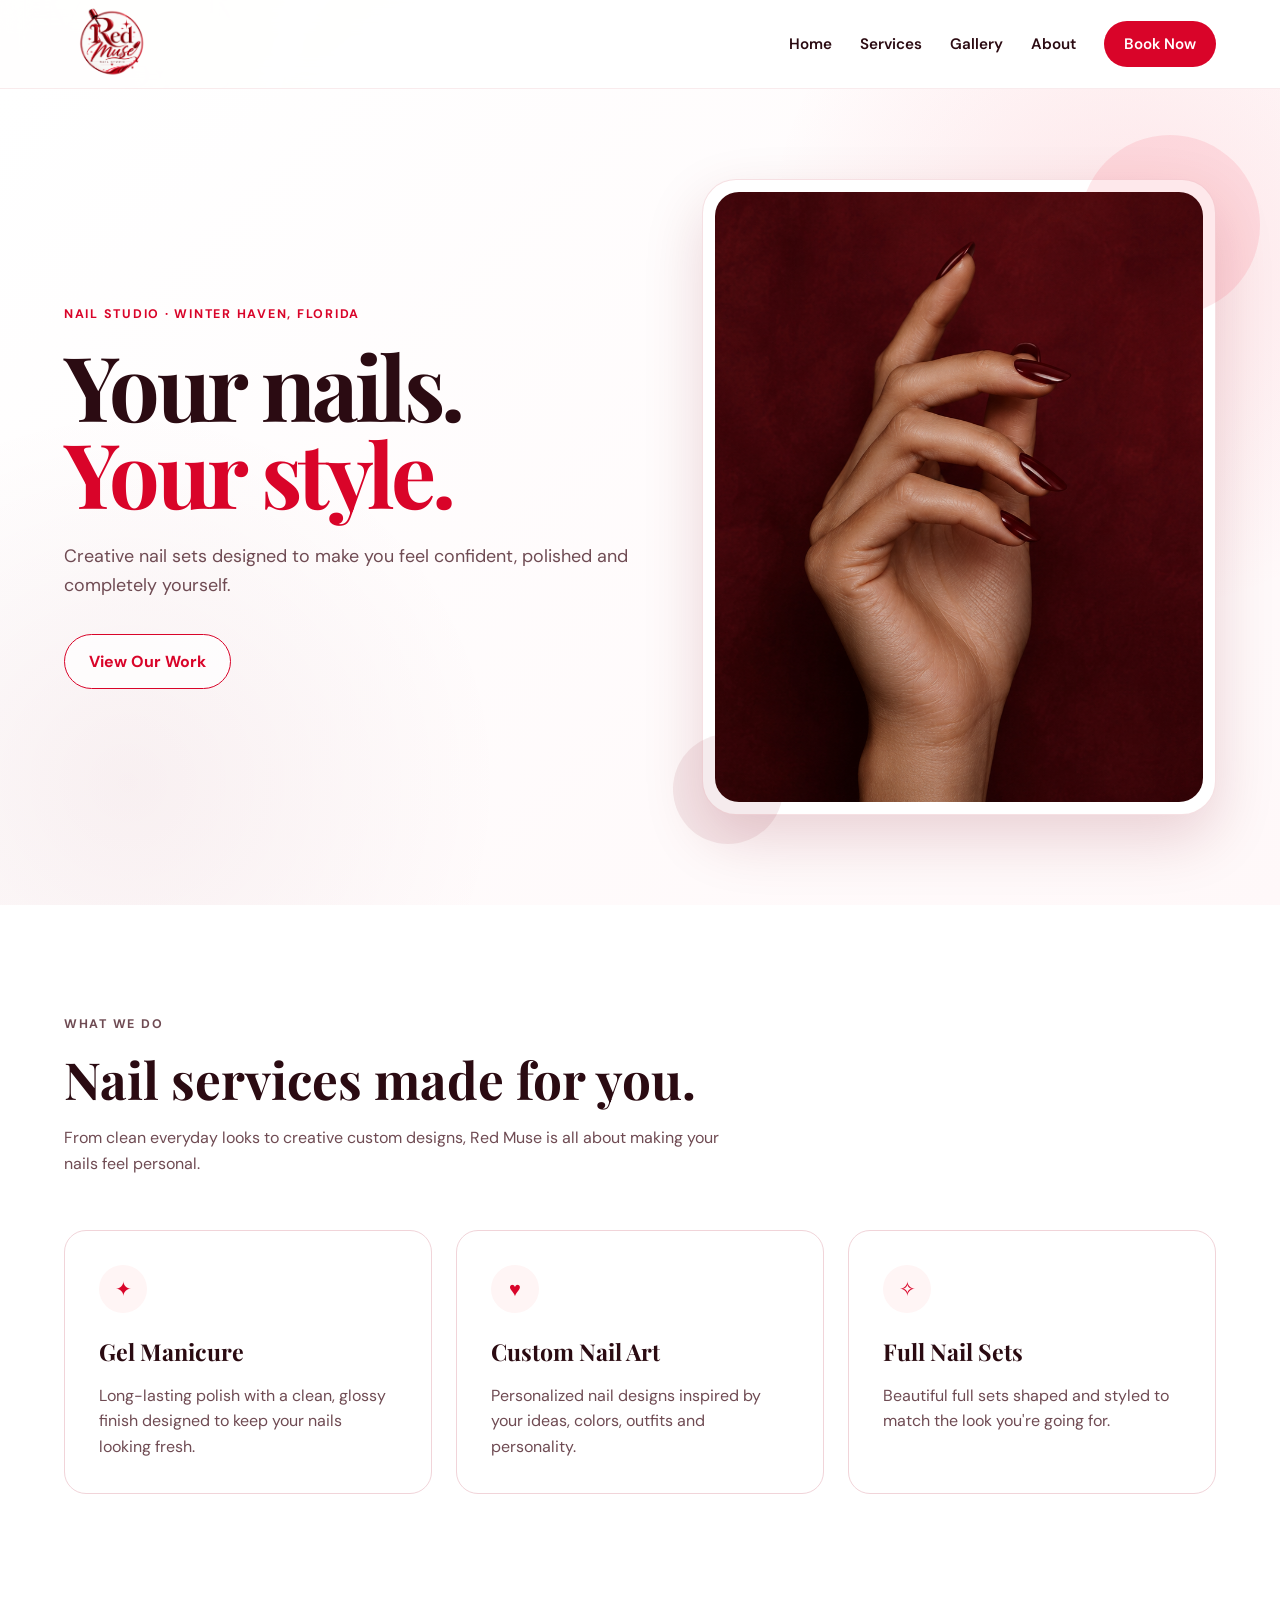
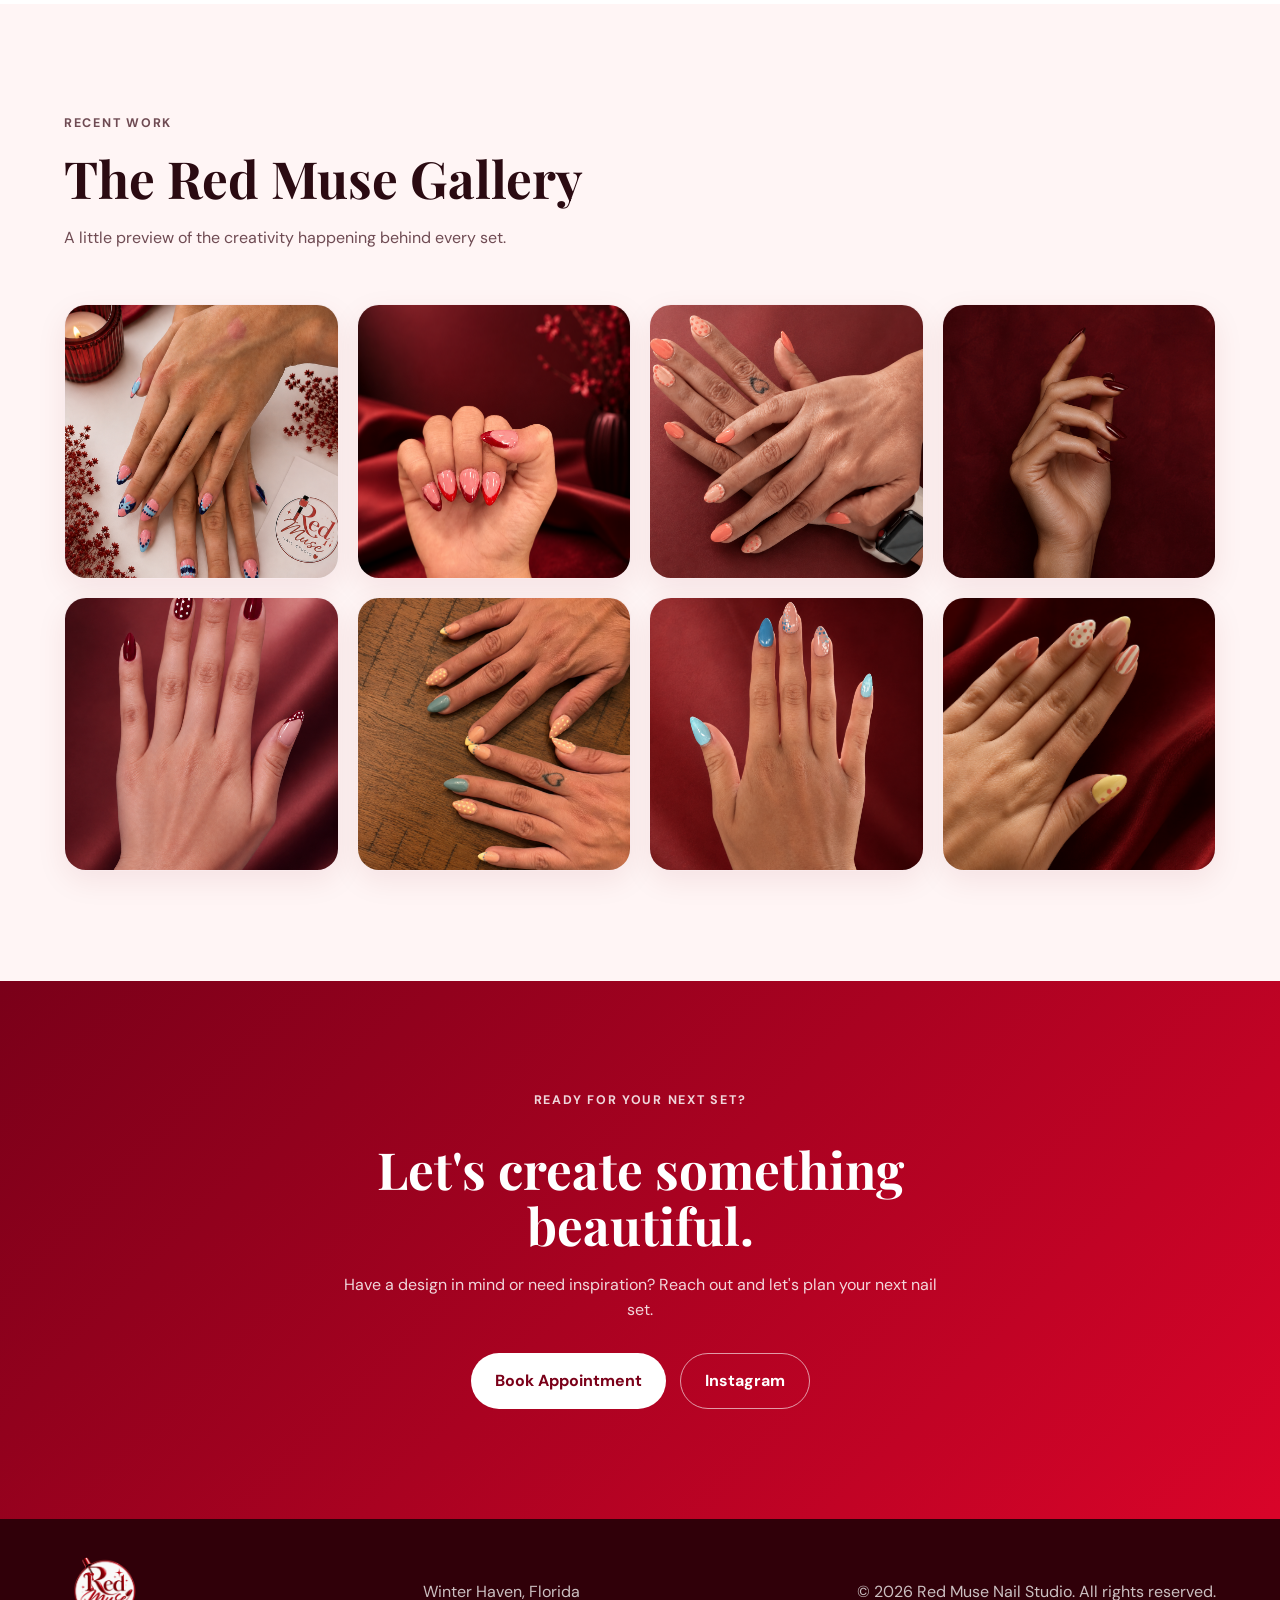
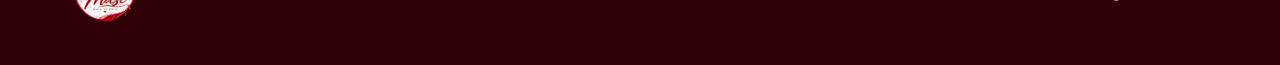
==== commit d3121f56: "added interactive calendar to booking" ====
--- a/index.html
+++ b/index.html
@@ -21,7 +21,10 @@
        GOOGLE FONTS
   ========================================= -->
 
-  <link rel="preconnect" href="https://fonts.googleapis.com">
+  <link
+    rel="preconnect"
+    href="https://fonts.googleapis.com"
+  >
 
   <link
     rel="preconnect"
@@ -62,7 +65,7 @@
       <!-- Logo -->
 
       <a
-        href="#home"
+        href="index.html#home"
         class="header__brand"
         aria-label="Red Muse Nail Studio Home"
       >
@@ -81,6 +84,7 @@
       <button
         class="nav-toggle"
         id="nav-toggle"
+        type="button"
         aria-label="Open navigation menu"
         aria-expanded="false"
         aria-controls="nav-menu"
@@ -112,10 +116,12 @@
           Gallery
         </a>
 
-        <a href="about.html">About</a>
+        <a href="about.html">
+          About
+        </a>
 
         <a
-          href="#contact"
+          href="booking.html"
           class="nav__button"
         >
           Book Now
@@ -135,7 +141,6 @@
   ========================================= -->
 
   <main>
-
 
 
     <!-- ========================================
@@ -176,14 +181,6 @@
           <div class="hero__actions">
 
             <a
-              href="#contact"
-              class="btn btn--primary"
-            >
-              Book an Appointment
-            </a>
-
-
-            <a
               href="#gallery"
               class="btn btn--secondary"
             >
@@ -376,7 +373,12 @@
 
           <!-- Gallery Image 01 -->
 
-          <div class="gallery-card">
+          <button
+            class="gallery-card"
+            type="button"
+            data-image="img/unas1.png"
+            aria-label="View nail design 1"
+          >
 
             <img
               src="img/unas1.png"
@@ -384,13 +386,18 @@
               loading="lazy"
             >
 
-          </div>
+          </button>
 
 
 
           <!-- Gallery Image 02 -->
 
-          <div class="gallery-card">
+          <button
+            class="gallery-card"
+            type="button"
+            data-image="img/unas2.png"
+            aria-label="View nail design 2"
+          >
 
             <img
               src="img/unas2.png"
@@ -398,13 +405,18 @@
               loading="lazy"
             >
 
-          </div>
+          </button>
 
 
 
           <!-- Gallery Image 03 -->
 
-          <div class="gallery-card">
+          <button
+            class="gallery-card"
+            type="button"
+            data-image="img/unas3.png"
+            aria-label="View nail design 3"
+          >
 
             <img
               src="img/unas3.png"
@@ -412,13 +424,18 @@
               loading="lazy"
             >
 
-          </div>
+          </button>
 
 
 
           <!-- Gallery Image 04 -->
 
-          <div class="gallery-card">
+          <button
+            class="gallery-card"
+            type="button"
+            data-image="img/unas4.png"
+            aria-label="View nail design 4"
+          >
 
             <img
               src="img/unas4.png"
@@ -426,13 +443,18 @@
               loading="lazy"
             >
 
-          </div>
+          </button>
 
 
 
           <!-- Gallery Image 05 -->
 
-          <div class="gallery-card">
+          <button
+            class="gallery-card"
+            type="button"
+            data-image="img/unas5.png"
+            aria-label="View nail design 5"
+          >
 
             <img
               src="img/unas5.png"
@@ -440,13 +462,18 @@
               loading="lazy"
             >
 
-          </div>
+          </button>
 
 
 
           <!-- Gallery Image 06 -->
 
-          <div class="gallery-card">
+          <button
+            class="gallery-card"
+            type="button"
+            data-image="img/unas6.png"
+            aria-label="View nail design 6"
+          >
 
             <img
               src="img/unas6.png"
@@ -454,13 +481,18 @@
               loading="lazy"
             >
 
-          </div>
+          </button>
 
 
 
           <!-- Gallery Image 07 -->
 
-          <div class="gallery-card">
+          <button
+            class="gallery-card"
+            type="button"
+            data-image="img/unas7.png"
+            aria-label="View nail design 7"
+          >
 
             <img
               src="img/unas7.png"
@@ -468,13 +500,18 @@
               loading="lazy"
             >
 
-          </div>
+          </button>
 
 
 
           <!-- Gallery Image 08 -->
 
-          <div class="gallery-card">
+          <button
+            class="gallery-card"
+            type="button"
+            data-image="img/unas8.png"
+            aria-label="View nail design 8"
+          >
 
             <img
               src="img/unas8.png"
@@ -482,7 +519,7 @@
               loading="lazy"
             >
 
-          </div>
+          </button>
 
 
         </div>
@@ -491,60 +528,70 @@
 
     </section>
 
-<!-- ========================================
-     LIGHTBOX
-========================================= -->
-
-<div
-  class="lightbox"
-  id="lightbox"
-  aria-hidden="true"
->
-
-  <button
-    class="lightbox__close"
-    id="lightbox-close"
-    type="button"
-    aria-label="Close gallery"
-  >
-    ×
-  </button>
-
-
-  <button
-    class="lightbox__arrow lightbox__arrow--left"
-    id="lightbox-prev"
-    type="button"
-    aria-label="Previous image"
-  >
-    ‹
-  </button>
-
-
-  <div class="lightbox__image-wrapper">
-
-    <img
-      src=""
-      alt="Red Muse nail design"
-      class="lightbox__image"
-      id="lightbox-image"
+
+
+    <!-- ========================================
+         LIGHTBOX
+    ========================================= -->
+
+    <div
+      class="lightbox"
+      id="lightbox"
+      aria-hidden="true"
     >
 
-  </div>
-
-
-  <button
-    class="lightbox__arrow lightbox__arrow--right"
-    id="lightbox-next"
-    type="button"
-    aria-label="Next image"
-  >
-    ›
-  </button>
-
-</div>
-
-
+
+      <!-- Close Button -->
+
+      <button
+        class="lightbox__close"
+        id="lightbox-close"
+        type="button"
+        aria-label="Close gallery"
+      >
+        ×
+      </button>
+
+
+      <!-- Previous Image -->
+
+      <button
+        class="lightbox__arrow lightbox__arrow--left"
+        id="lightbox-prev"
+        type="button"
+        aria-label="Previous image"
+      >
+        ‹
+      </button>
+
+
+      <!-- Lightbox Image -->
+
+      <div class="lightbox__image-wrapper">
+
+        <img
+          src=""
+          alt="Red Muse nail design"
+          class="lightbox__image"
+          id="lightbox-image"
+        >
+
+      </div>
+
+
+      <!-- Next Image -->
+
+      <button
+        class="lightbox__arrow lightbox__arrow--right"
+        id="lightbox-next"
+        type="button"
+        aria-label="Next image"
+      >
+        ›
+      </button>
+
+
+    </div>
 
 
 
@@ -581,7 +628,7 @@
 
 
           <a
-            href="#"
+            href="booking.html"
             class="btn btn--light"
           >
             Book Appointment
@@ -622,7 +669,7 @@
       <div class="footer__brand">
 
         <a
-          href="#home"
+          href="index.html#home"
           aria-label="Back to Red Muse home"
         >
 
--- a/style.css
+++ b/style.css
@@ -1062,7 +1062,7 @@
     1px solid rgba(179, 0, 27, 0.12);
 
   border-radius:
-    42% 42% 28px 28px;
+    28px;
 
   box-shadow:
     0 24px 55px rgba(122, 0, 25, 0.14);
@@ -1086,7 +1086,7 @@
     center;
 
   border-radius:
-    40% 40% 20px 20px;
+    28px;
 }
 
 
@@ -2284,4 +2284,181 @@
       0.01ms !important;
   }
 
+}
+
+/* ========================================
+   BOOKING PAGE
+========================================= */
+
+.booking-page {
+  min-height: 100vh;
+
+  padding-block:
+    90px 110px;
+
+  background:
+    radial-gradient(
+      circle at 85% 15%,
+      rgba(239, 35, 60, 0.08),
+      transparent 30%
+    ),
+    linear-gradient(
+      135deg,
+      rgba(255, 255, 255, 0.96),
+      rgba(255, 245, 245, 0.96)
+    );
+}
+
+
+.booking-page__heading {
+  max-width:
+    700px;
+
+  margin:
+    0 auto 50px;
+
+  text-align:
+    center;
+}
+
+
+.booking-page__heading h1 {
+  margin-bottom:
+    22px;
+
+  font-family:
+    "Playfair Display",
+    serif;
+
+  font-size:
+    clamp(3rem, 6vw, 5rem);
+
+  line-height:
+    1;
+
+  letter-spacing:
+    -0.04em;
+}
+
+
+.booking-page__heading h1 span {
+  display:
+    block;
+
+  color:
+    var(--red);
+}
+
+
+.booking-page__heading p:not(.eyebrow) {
+  max-width:
+    580px;
+
+  margin-inline:
+    auto;
+
+  color:
+    var(--text-medium);
+
+  font-size:
+    1.05rem;
+}
+
+
+/* ========================================
+   CALENDLY CONTAINER
+========================================= */
+
+.booking-page__calendar {
+  max-width:
+    1050px;
+
+  margin-inline:
+    auto;
+
+  padding:
+    12px;
+
+  background:
+    rgba(255, 255, 255, 0.92);
+
+  border:
+    1px solid rgba(179, 0, 27, 0.10);
+
+  border-radius:
+    28px;
+
+  box-shadow:
+    var(--shadow);
+
+  overflow:
+    hidden;
+}
+
+
+.calendly-inline-widget {
+  width:
+    100%;
+
+  border-radius:
+    20px;
+
+  overflow:
+    hidden;
+}
+
+
+/* ========================================
+   BOOKING MOBILE
+========================================= */
+
+@media (max-width: 560px) {
+
+  .booking-page {
+    padding-block:
+      60px 80px;
+  }
+
+
+  .booking-page__heading {
+    margin-bottom:
+      35px;
+
+    text-align:
+      left;
+  }
+
+
+  .booking-page__heading h1 {
+    font-size:
+      clamp(2.8rem, 13vw, 4rem);
+  }
+
+
+  .booking-page__heading p:not(.eyebrow) {
+    font-size:
+      1rem;
+  }
+
+
+  .booking-page__calendar {
+    padding:
+      4px;
+
+    border-radius:
+      18px;
+  }
+
+
+  .calendly-inline-widget {
+    min-width:
+      0 !important;
+
+    height:
+      760px !important;
+
+    border-radius:
+      14px;
+  }
+
 }
